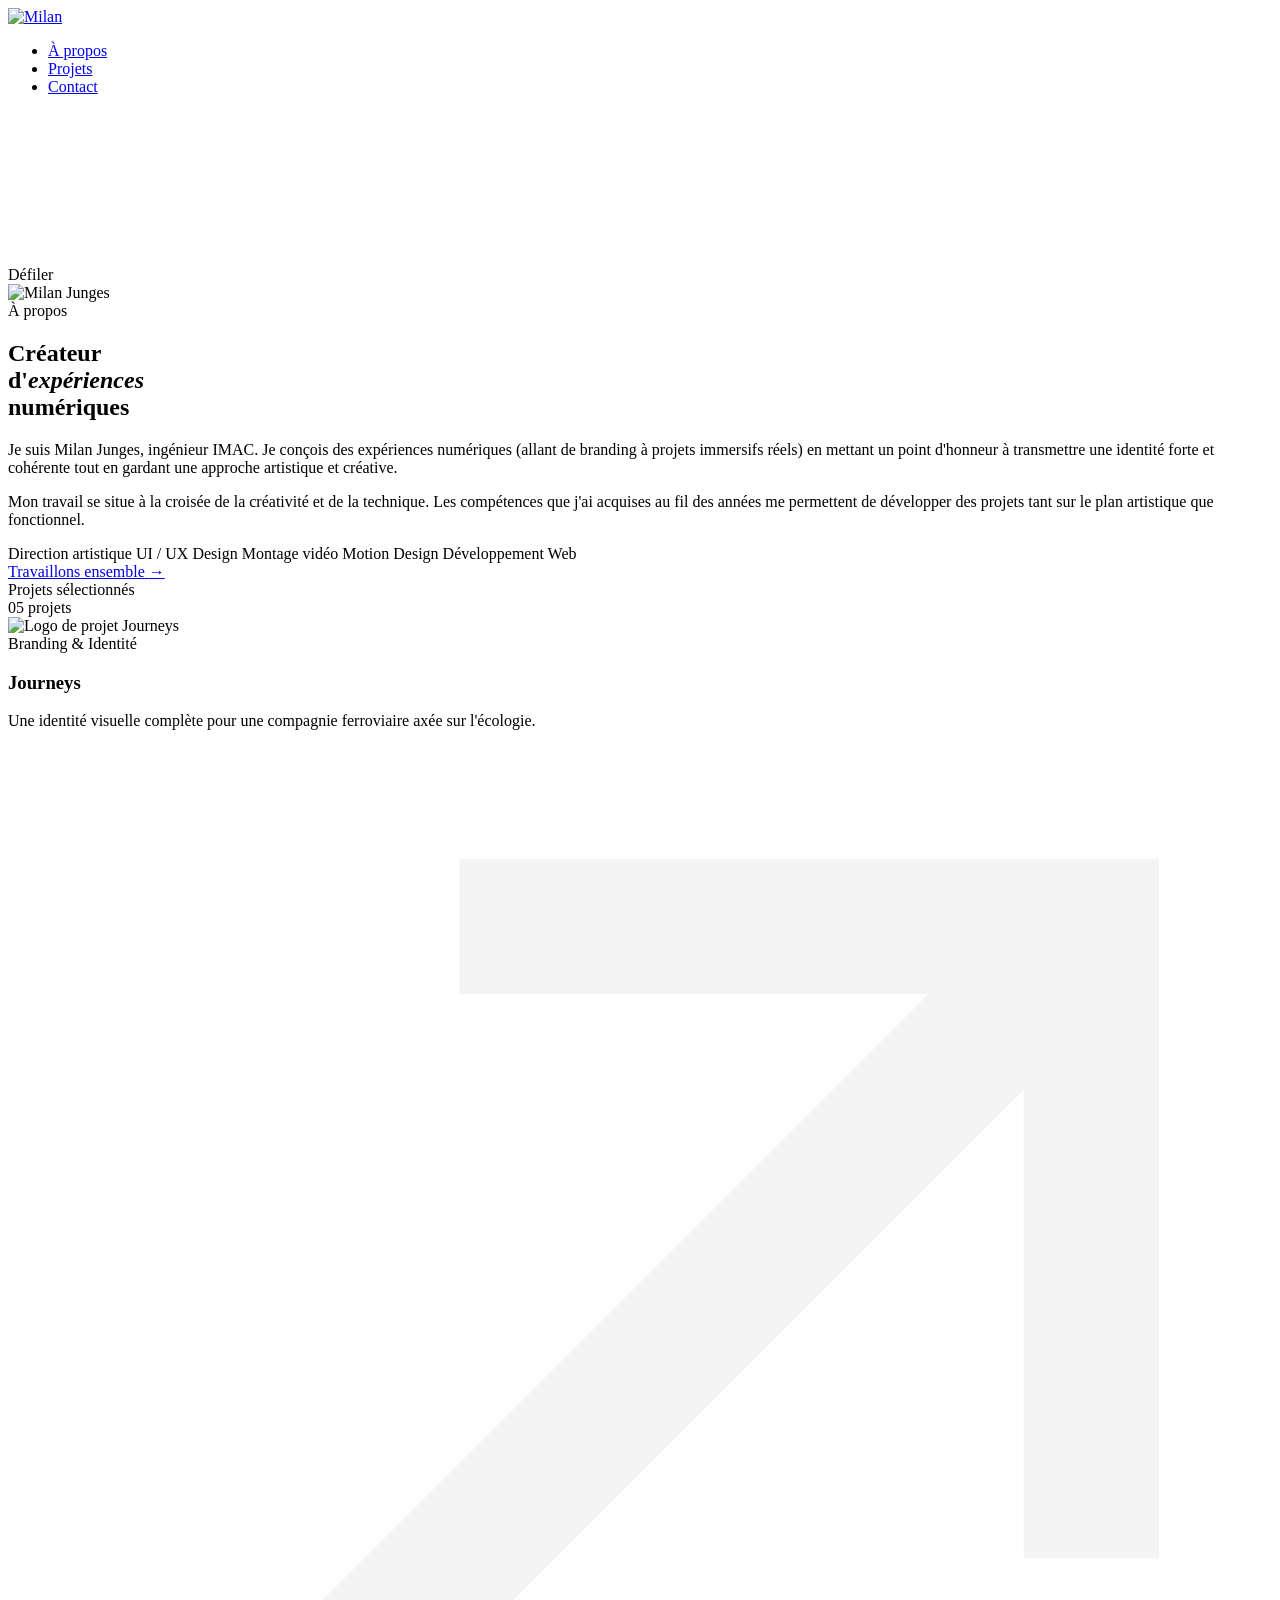
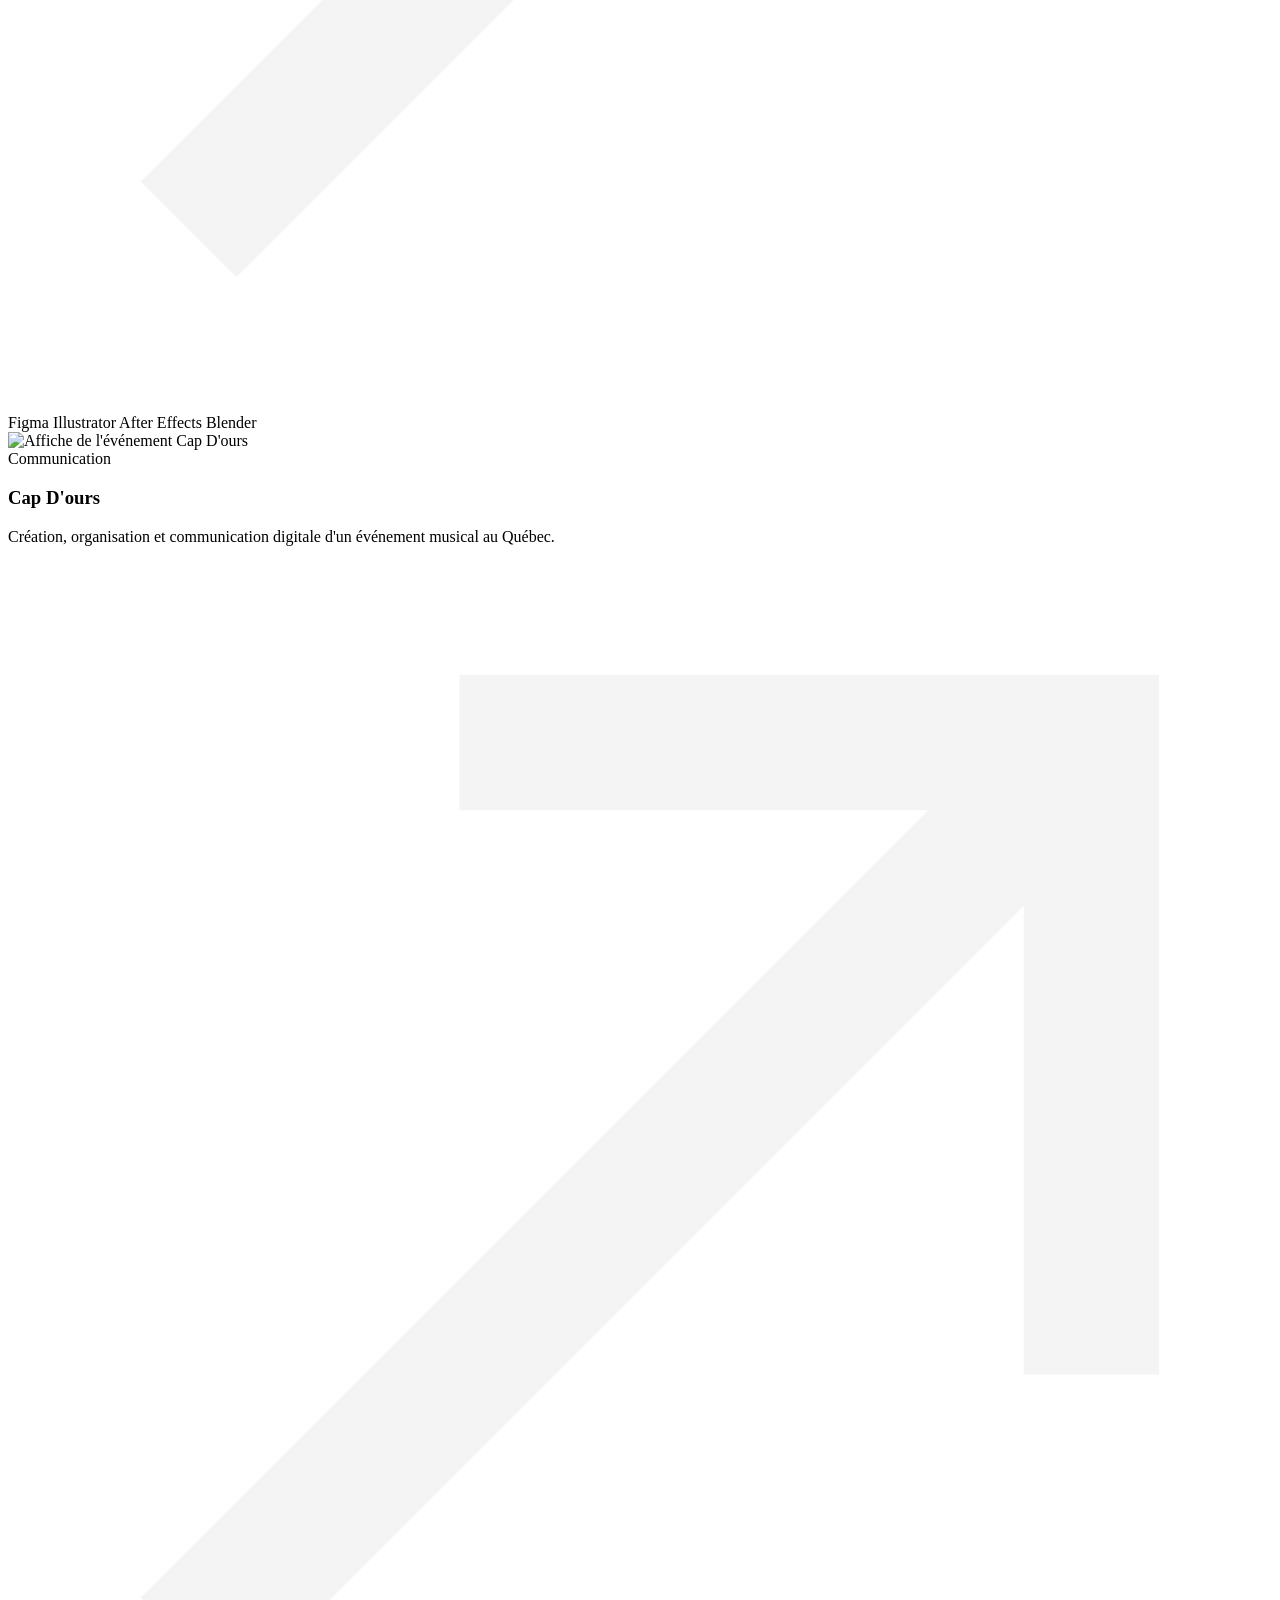
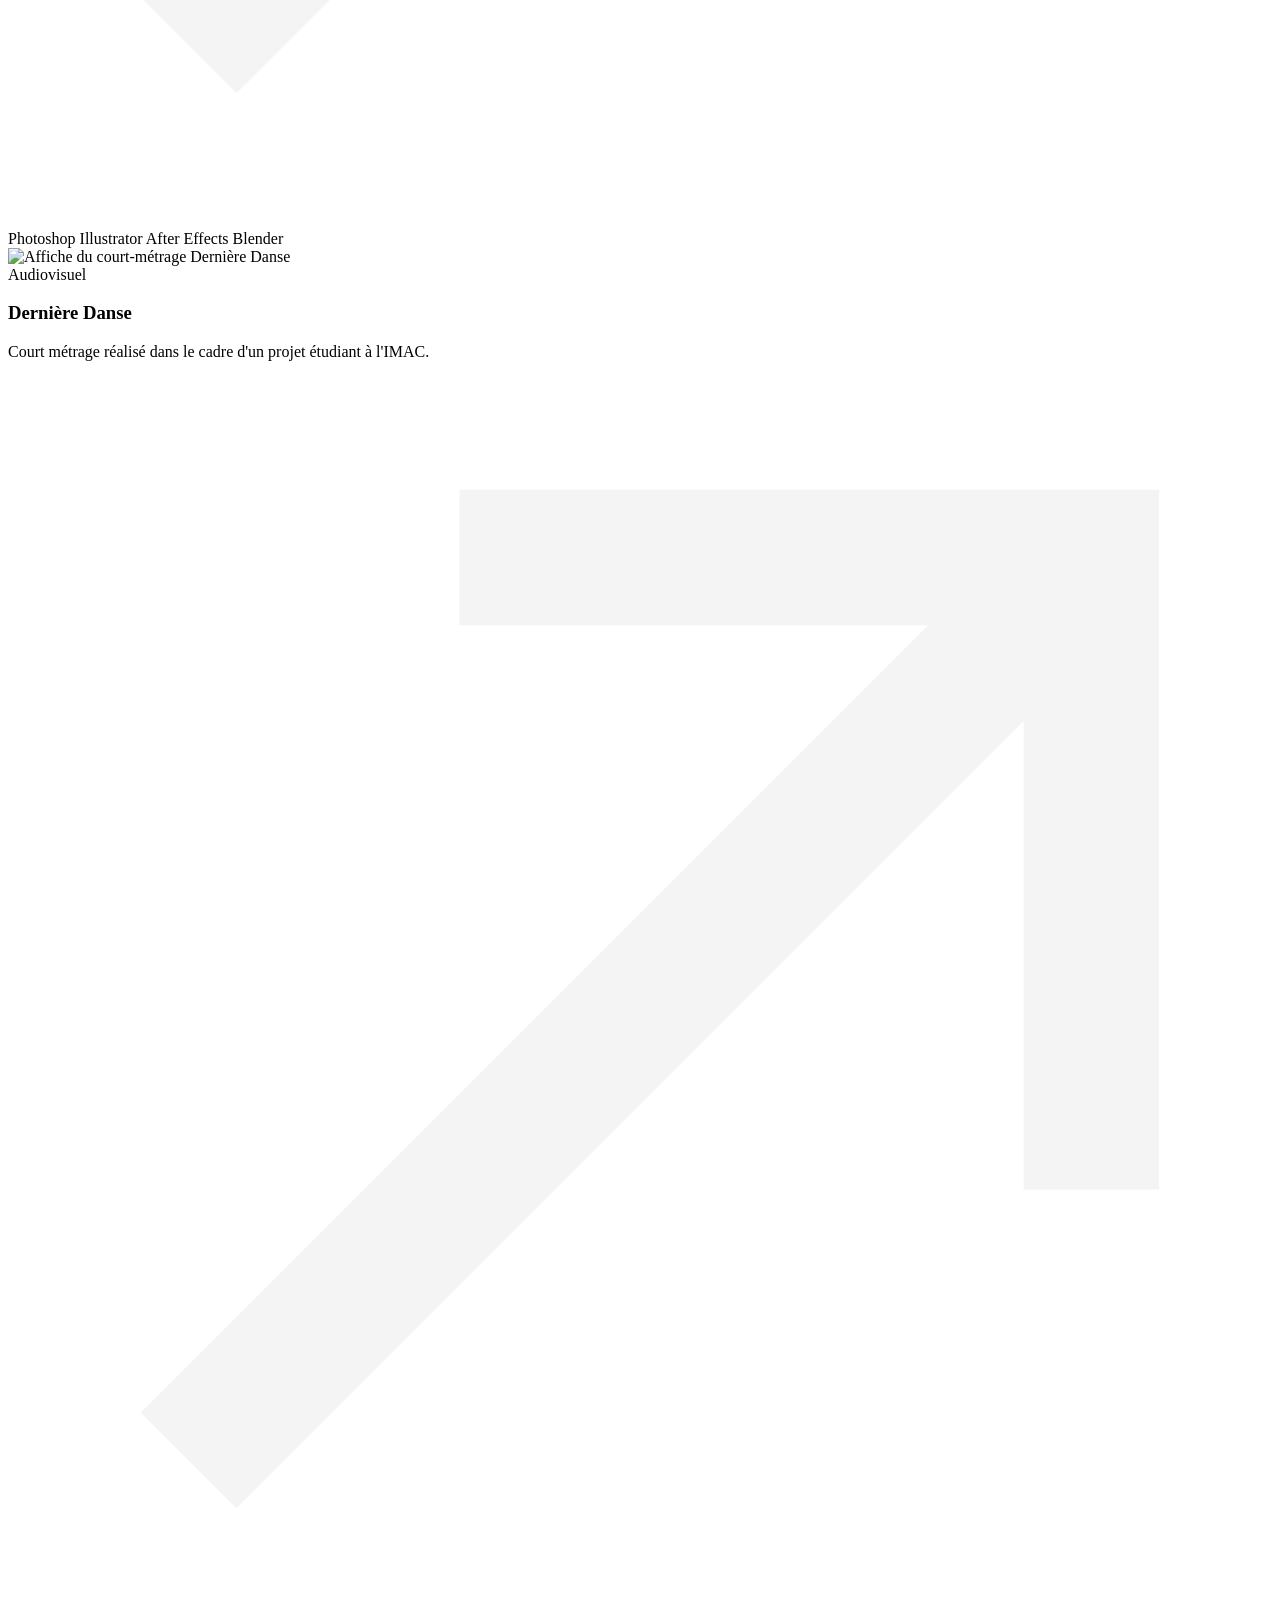
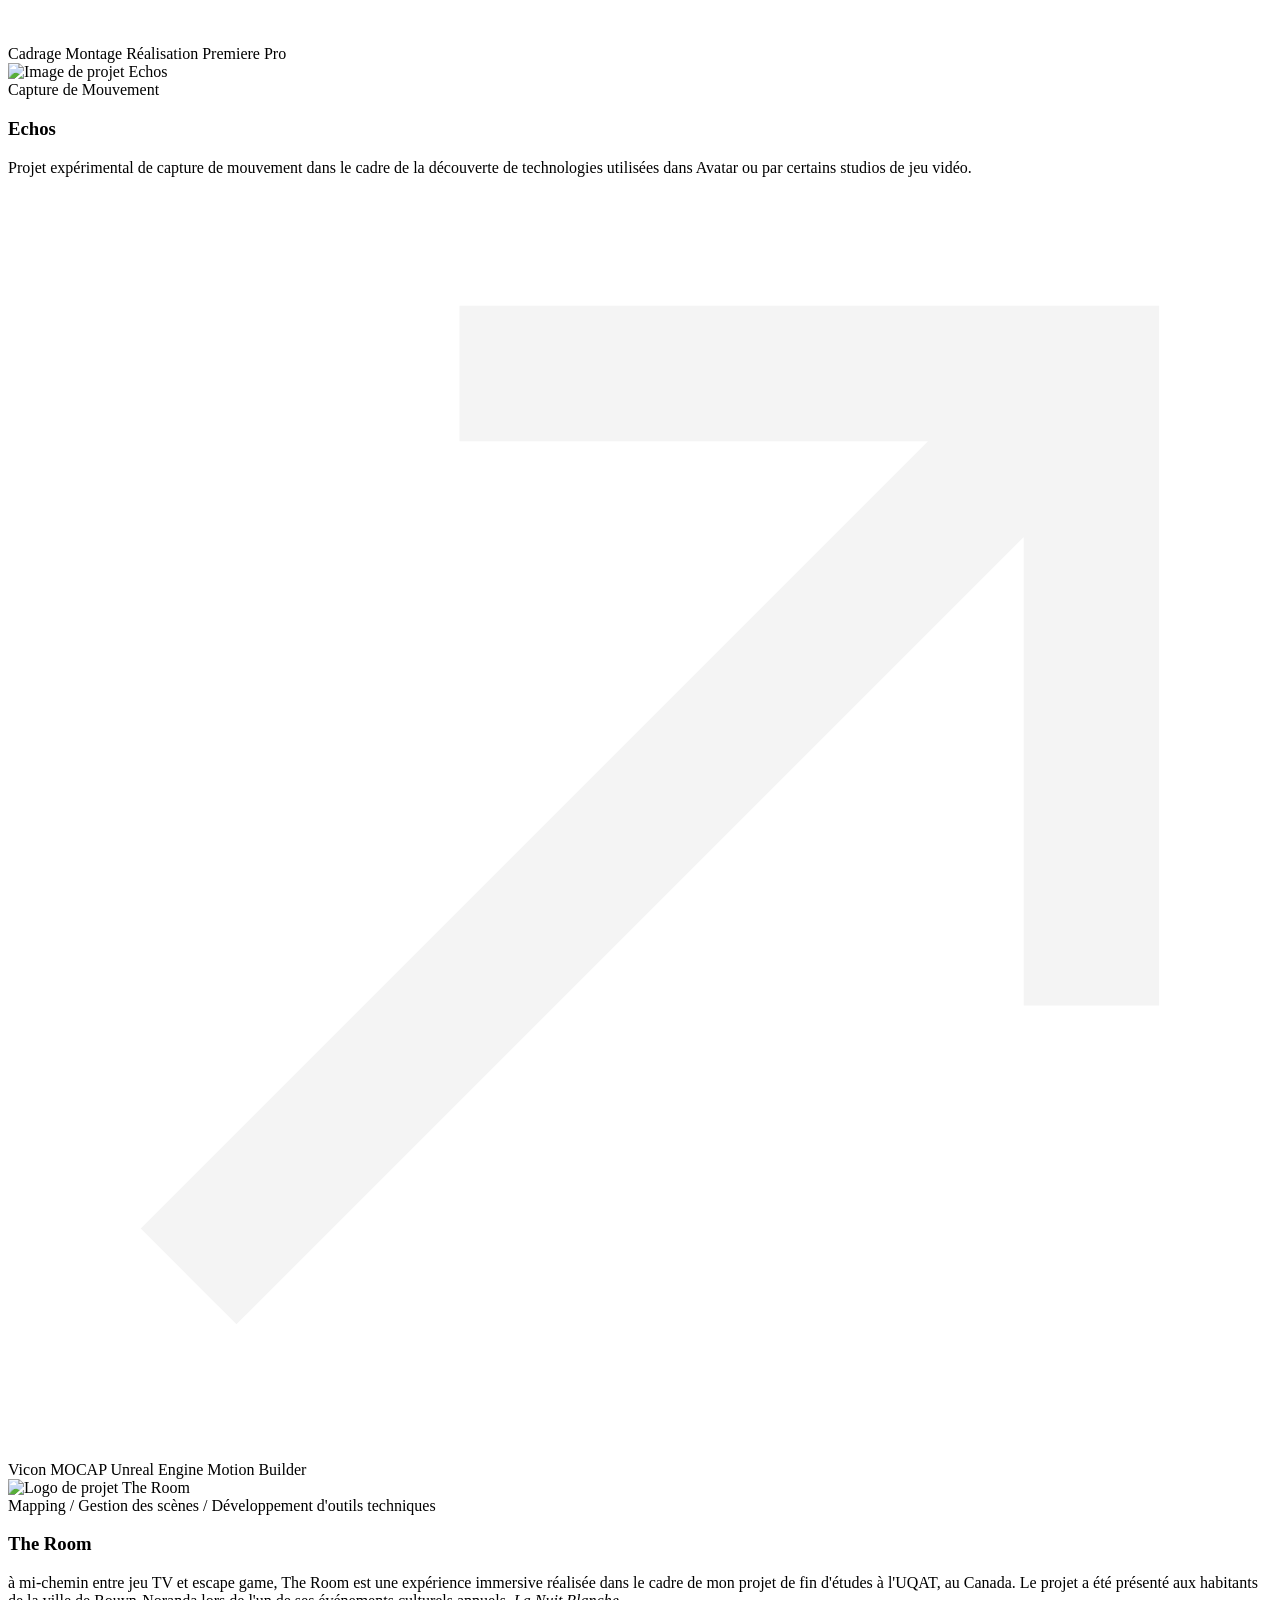
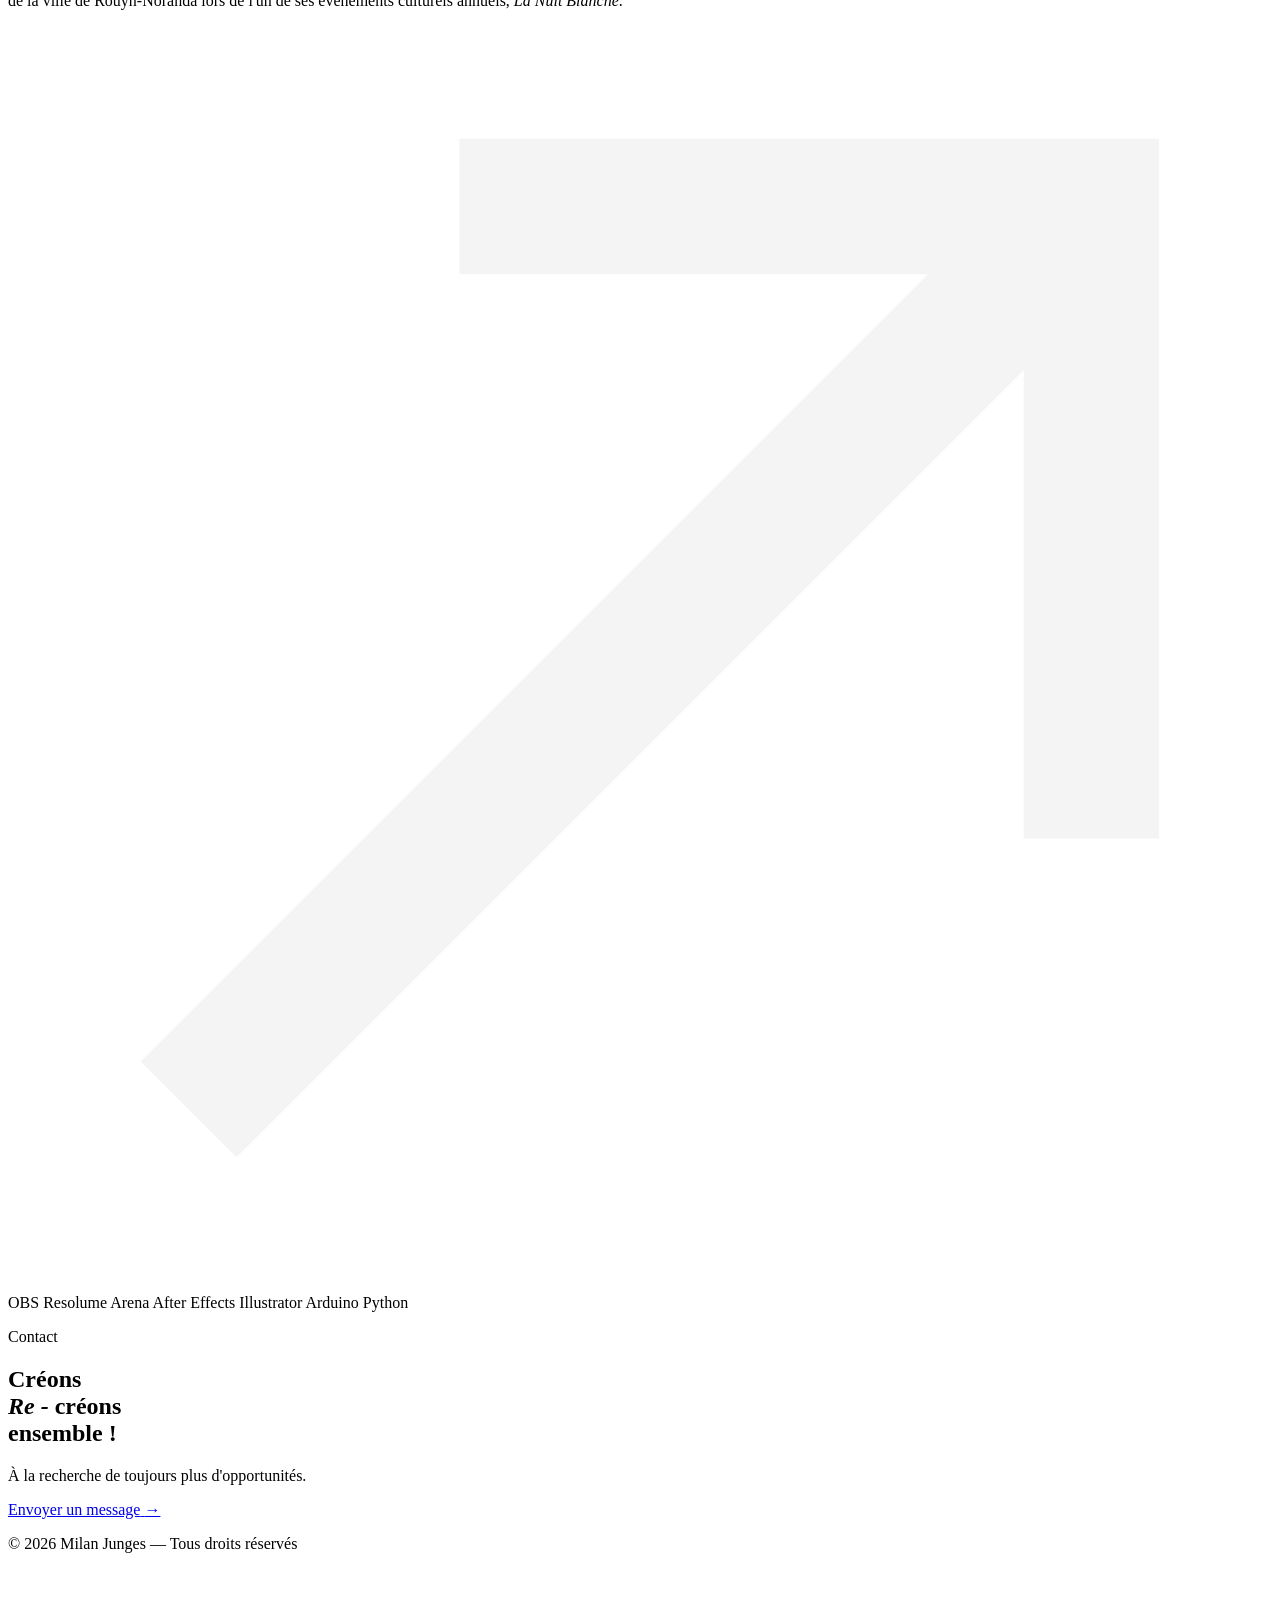
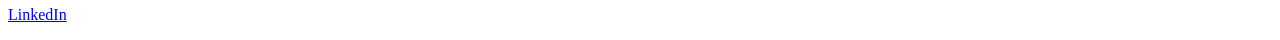
==== index.html @ ce10520c "Change site name" ====
<!doctype html>
<html lang="fr">
  <head>
    <meta charset="UTF-8" />
    <meta name="viewport" content="width=device-width, initial-scale=1.0" />
    <title>Portfolio - Milan Junges</title>
    <link rel="preconnect" href="https://fonts.googleapis.com" />
    <link rel="preconnect" href="https://fonts.gstatic.com" crossorigin />
    <link rel="stylesheet" href="styles.css" />
    <link
      rel="icon"
      href="public/img/Logo/Favicion/purple_on_light.png"
      media="(prefers-color-scheme: dark)"
      type="image/png"
    />
    <link
      rel="icon"
      href="public/img/Logo/Favicion/purple_on_dark.png"
      media="(prefers-color-scheme: light)"
      type="image/png"
    />
    <link
      rel="icon"
      href="public/img/Logo/Favicion/dark_on_light.png"
      type="image/png"
    />
  </head>

  <body>
    <nav id="nav">
      <a href="#" class="nav__name"
        ><img
          src="public/img/Logo/Large/logo-full-light.png"
          alt="Milan"
          width="100px"
      /></a>
      <ul class="nav__links">
        <li><a href="#about">À propos</a></li>
        <li><a href="#projects">Projets</a></li>
        <li><a href="#contact">Contact</a></li>
      </ul>
    </nav>

    <section class="hero" id="hero">
      <div class="hero__pattern"></div>
      <div class="hero__grain"></div>

      <div class="hero__logo-wrap">
        <video class="hero__logo" autoplay muted playsinline>
          <source
            src="public/img/Logo/Logo_w_portfolio_Animé_60.webm"
            type="video/webm"
          />
        </video>
      </div>

      <div class="hero__scroll">
        <span>Défiler</span>
        <div class="scroll-line"></div>
      </div>
    </section>

    <div class="divider"></div>

    <section id="about">
      <div class="about__photo-wrap reveal">
        <img
          class="about__photo"
          src="public/img/Photo/milan.webp"
          alt="Milan Junges"
        />
        <div class="about__photo-frame"></div>
        <div class="about__photo-accent"></div>
      </div>

      <div class="about__content reveal">
        <div class="section-label">À propos</div>

        <h1 class="about__headline">
          Créateur <br />
          d'<em>expériences</em> <br />
          numériques
        </h1>

        <div class="about__bio">
          <p>
            Je suis Milan Junges, ingénieur IMAC. Je conçois des expériences
            numériques (allant de branding à projets immersifs réels) en mettant
            un point d'honneur à transmettre une identité forte et cohérente
            tout en gardant une approche artistique et créative.
          </p>
          <p>
            Mon travail se situe à la croisée de la créativité et de la
            technique. Les compétences que j'ai acquises au fil des années me
            permettent de développer des projets tant sur le plan artistique que
            fonctionnel.
          </p>
        </div>

        <div class="about__tags">
          <span class="tag">Direction artistique</span>
          <span class="tag">UI / UX Design</span>
          <span class="tag">Montage vidéo</span>
          <span class="tag">Motion Design</span>
          <span class="tag">Développement Web</span>
        </div>

        <a href="#contact" class="about__cta">
          <span>Travaillons ensemble</span>
          <span>→</span>
        </a>
      </div>
    </section>

    <div class="divider"></div>

    <section id="projects">
      <div class="projects__header reveal">
        <div>
          <div class="section-label">Projets sélectionnés</div>
          <!-- <h2 class="projects__title">Ce que j'ai créé.</h2> -->
        </div>
        <span class="projects__count">05 projets</span>
      </div>

      <div class="projects__grid">
        <article class="project-card reveal">
          <div class="project-card__visual">
            <img
              src="public/img/Projets/Journeys/cover-portfolio.png"
              alt="Logo de projet Journeys"
              class="cover-project"
            />
            <div class="project-card__glow"></div>
          </div>
          <div class="project-card__body">
            <div class="project-card__meta">
              <div class="project-card__category">Branding & Identité</div>
              <h3 class="project-card__name">Journeys</h3>
              <p class="project-card__desc">
                Une identité visuelle complète pour une compagnie ferroviaire
                axée sur l'écologie.
              </p>
            </div>
            <div class="project-card__arrow">
              <svg
                viewBox="0 0 14 14"
                fill="none"
                stroke="#F4F4F4"
                stroke-width="1.5"
              >
                <path d="M2 12 12 2M5 2h7v7" />
              </svg>
            </div>
          </div>
          <div class="project-card__tags">
            <span class="project-card__tag">Figma</span>
            <span class="project-card__tag">Illustrator</span>
            <span class="project-card__tag">After Effects</span>
            <span class="project-card__tag">Blender</span>
          </div>
        </article>

        <article class="project-card reveal">
          <div class="project-card__visual">
            <img
              src="public/img/Projets/Cap-d-ours/cover-portfolio.jpg"
              alt="Affiche de l'événement Cap D'ours"
              class="cover-project img-top"
            />
            <div class="project-card__glow"></div>
          </div>
          <div class="project-card__body">
            <div class="project-card__meta">
              <div class="project-card__category">Communication</div>
              <h3 class="project-card__name">Cap D'ours</h3>
              <p class="project-card__desc">
                Création, organisation et communication digitale d'un événement
                musical au Québec.
              </p>
            </div>
            <div class="project-card__arrow">
              <svg
                viewBox="0 0 14 14"
                fill="none"
                stroke="#F4F4F4"
                stroke-width="1.5"
              >
                <path d="M2 12 12 2M5 2h7v7" />
              </svg>
            </div>
          </div>
          <div class="project-card__tags">
            <span class="project-card__tag">Photoshop</span>
            <span class="project-card__tag">Illustrator</span>
            <span class="project-card__tag">After Effects</span>
            <span class="project-card__tag">Blender</span>
          </div>
        </article>

        <article class="project-card reveal">
          <div class="project-card__visual">
            <img
              src="public/img/Projets/Dernière-Danse/Photos/cover-portfolio.jpg"
              alt="Affiche du court-métrage Dernière Danse"
              class="cover-project img-top"
            />
            <div class="project-card__glow"></div>
          </div>
          <div class="project-card__body">
            <div class="project-card__meta">
              <div class="project-card__category">Audiovisuel</div>
              <h3 class="project-card__name">Dernière Danse</h3>
              <p class="project-card__desc">
                Court métrage réalisé dans le cadre d'un projet étudiant à
                l'IMAC.
              </p>
            </div>
            <div class="project-card__arrow">
              <svg
                viewBox="0 0 14 14"
                fill="none"
                stroke="#F4F4F4"
                stroke-width="1.5"
              >
                <path d="M2 12 12 2M5 2h7v7" />
              </svg>
            </div>
          </div>
          <div class="project-card__tags">
            <span class="project-card__tag">Cadrage</span>
            <span class="project-card__tag">Montage</span>
            <span class="project-card__tag">Réalisation</span>
            <span class="project-card__tag">Premiere Pro</span>
          </div>
        </article>

        <article class="project-card reveal">
          <div class="project-card__visual">
            <img
              src="public/img/Projets/Echos/cover-portfolio.jpeg"
              alt="Image de projet Echos"
              class="cover-project img-top"
            />
            <div class="project-card__glow"></div>
          </div>
          <div class="project-card__body">
            <div class="project-card__meta">
              <div class="project-card__category">Capture de Mouvement</div>
              <h3 class="project-card__name">Echos</h3>
              <p class="project-card__desc">
                Projet expérimental de capture de mouvement dans le cadre de la
                découverte de technologies utilisées dans Avatar ou par certains
                studios de jeu vidéo.
              </p>
            </div>
            <div class="project-card__arrow">
              <svg
                viewBox="0 0 14 14"
                fill="none"
                stroke="#F4F4F4"
                stroke-width="1.5"
              >
                <path d="M2 12 12 2M5 2h7v7" />
              </svg>
            </div>
          </div>
          <div class="project-card__tags">
            <span class="project-card__tag">Vicon MOCAP</span>
            <span class="project-card__tag">Unreal Engine</span>
            <span class="project-card__tag">Motion Builder</span>
          </div>
        </article>

        <article class="project-card reveal">
          <div class="project-card__visual">
            <img
              src="public/img/Projets/The-Room/Logo-The-Room.png"
              alt="Logo de projet The Room"
              class="cover-project"
            />
            <div class="project-card__glow"></div>
          </div>
          <div class="project-card__body">
            <div class="project-card__meta">
              <div class="project-card__category">
                Mapping / Gestion des scènes / Développement d'outils techniques
              </div>
              <h3 class="project-card__name">The Room</h3>
              <p class="project-card__desc">
                à mi-chemin entre jeu TV et escape game, The Room est une
                expérience immersive réalisée dans le cadre de mon projet de fin
                d'études à l'UQAT, au Canada. Le projet a été présenté aux
                habitants de la ville de Rouyn-Noranda lors de l'un de ses
                événements culturels annuels, <i>La Nuit Blanche</i>.
              </p>
            </div>
            <div class="project-card__arrow">
              <svg
                viewBox="0 0 14 14"
                fill="none"
                stroke="#F4F4F4"
                stroke-width="1.5"
              >
                <path d="M2 12 12 2M5 2h7v7" />
              </svg>
            </div>
          </div>
          <div class="project-card__tags">
            <span class="project-card__tag">OBS</span>
            <span class="project-card__tag">Resolume Arena</span>
            <span class="project-card__tag">After Effects</span>
            <span class="project-card__tag">Illustrator</span>
            <span class="project-card__tag">Arduino</span>
            <span class="project-card__tag">Python</span>
          </div>
        </article>
      </div>
    </section>

    <div class="divider"></div>

    <section id="contact">
      <div class="contact__blob"></div>
      <p class="contact__eyebrow reveal">Contact</p>
      <h2 class="contact__heading reveal">
        Créons<br /><em>Re -</em> créons<br />
        ensemble !
      </h2>
      <p class="contact__sub reveal">
        À la recherche de toujours plus d'opportunités.
      </p>
      <a href="mailto:milan.junges@gmail.com" class="contact__btn reveal">
        <span>Envoyer un message</span>
        <span>→</span>
      </a>
    </section>

    <footer>
      <p>© 2026 Milan Junges — Tous droits réservés</p>
      <div class="footer__socials">
        <!-- <a href="#">Behance</a> -->
        <a
          href="https://www.linkedin.com/in/milan-junges-502a44262/"
          class="footer__socials-link"
        >
          <svg
            height="17px"
            width="17px"
            version="1.1"
            id="Layer_1"
            xmlns="http://www.w3.org/2000/svg"
            xmlns:xlink="http://www.w3.org/1999/xlink"
            viewBox="0 0 382.00 382.00"
            xml:space="preserve"
            fill="#ffffff"
            stroke="#ffffff"
            stroke-width="0.0038200000000000005"
          >
            <g id="SVGRepo_bgCarrier" stroke-width="0"></g>
            <g
              id="SVGRepo_tracerCarrier"
              stroke-linecap="round"
              stroke-linejoin="round"
            ></g>
            <g id="SVGRepo_iconCarrier">
              <path
                d="M347.445,0H34.555C15.471,0,0,15.471,0,34.555v312.889C0,366.529,15.471,382,34.555,382h312.889 C366.529,382,382,366.529,382,347.444V34.555C382,15.471,366.529,0,347.445,0z M118.207,329.844c0,5.554-4.502,10.056-10.056,10.056 H65.345c-5.554,0-10.056-4.502-10.056-10.056V150.403c0-5.554,4.502-10.056,10.056-10.056h42.806 c5.554,0,10.056,4.502,10.056,10.056V329.844z M86.748,123.432c-22.459,0-40.666-18.207-40.666-40.666S64.289,42.1,86.748,42.1 s40.666,18.207,40.666,40.666S109.208,123.432,86.748,123.432z M341.91,330.654c0,5.106-4.14,9.246-9.246,9.246H286.73 c-5.106,0-9.246-4.14-9.246-9.246v-84.168c0-12.556,3.683-55.021-32.813-55.021c-28.309,0-34.051,29.066-35.204,42.11v97.079 c0,5.106-4.139,9.246-9.246,9.246h-44.426c-5.106,0-9.246-4.14-9.246-9.246V149.593c0-5.106,4.14-9.246,9.246-9.246h44.426 c5.106,0,9.246,4.14,9.246,9.246v15.655c10.497-15.753,26.097-27.912,59.312-27.912c73.552,0,73.131,68.716,73.131,106.472 L341.91,330.654L341.91,330.654z"
              ></path>
            </g>
          </svg>

          <p>LinkedIn</p>
        </a>
      </div>
    </footer>

    <script src="script.js" defer></script>
  </body>
</html>
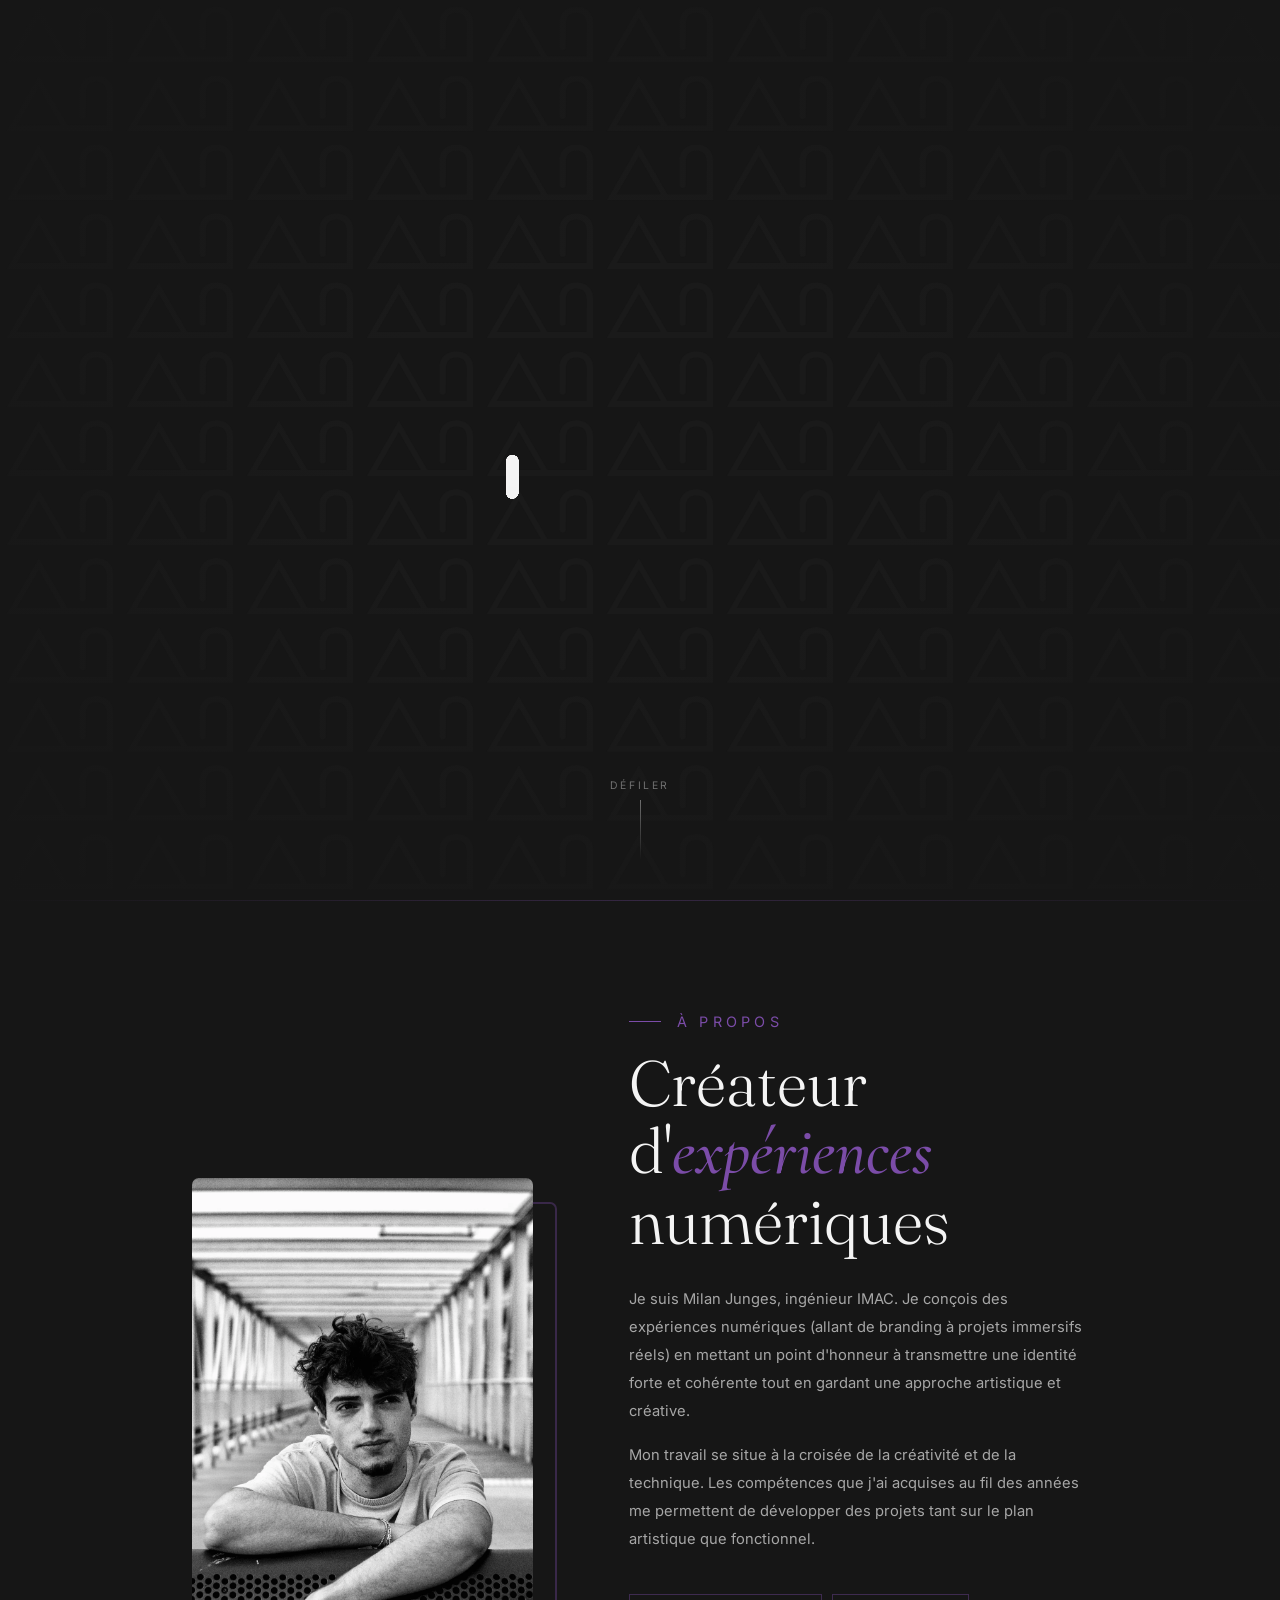
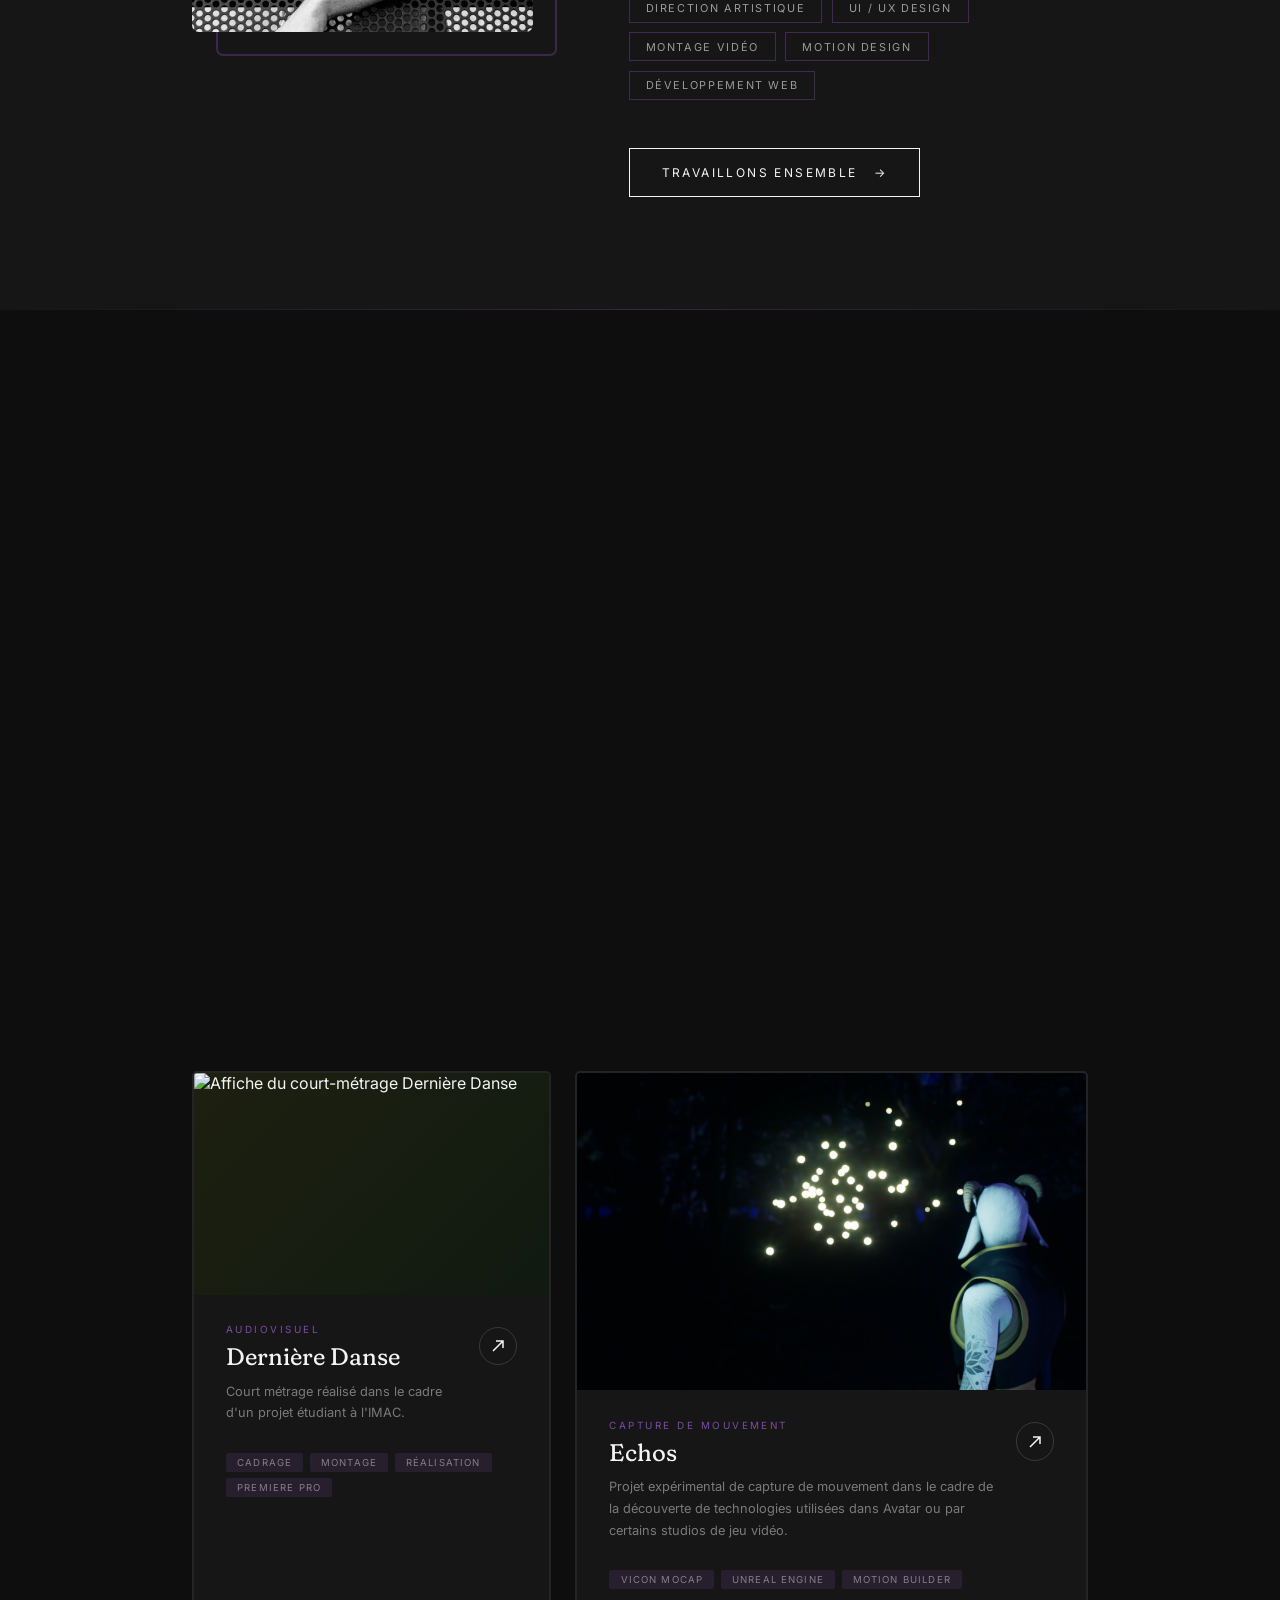
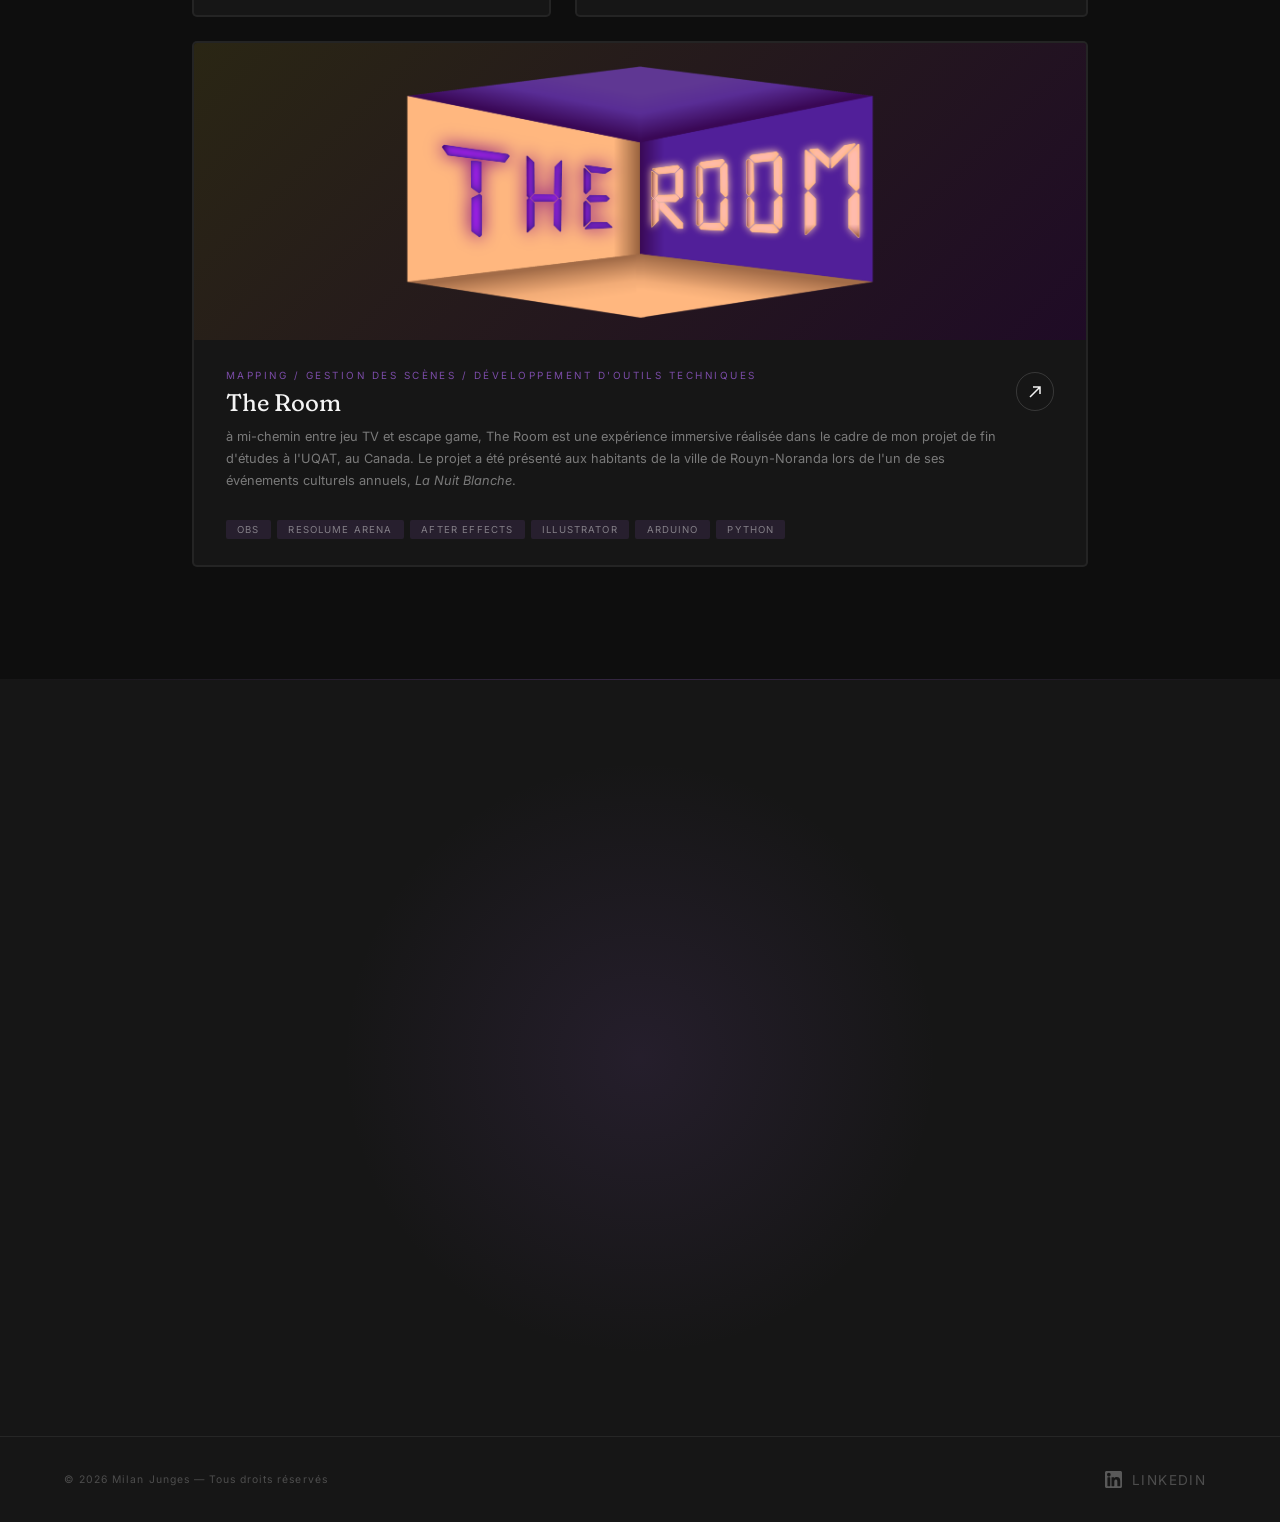
==== commit 946cf8bd: "portfolio recréé" ====
--- a/index.html
+++ b/index.html
@@ -3,7 +3,7 @@
   <head>
     <meta charset="UTF-8" />
     <meta name="viewport" content="width=device-width, initial-scale=1.0" />
-    <title>Portfolio - Milan Junges</title>
+    <title>Portfolio</title>
     <link rel="preconnect" href="https://fonts.googleapis.com" />
     <link rel="preconnect" href="https://fonts.gstatic.com" crossorigin />
     <link rel="stylesheet" href="styles.css" />
--- a/styles.css
+++ b/styles.css
@@ -0,0 +1,855 @@
+@import url("https://fonts.googleapis.com/css2?family=Cormorant+Garamond:ital,wght@0,300;0,400;0,600;1,300;1,400&family=Syne:wght@400;500;600;700;800&display=swap");
+@import url("https://fonts.googleapis.com/css2?family=Inter:ital,opsz,wght@0,14..32,100..900;1,14..32,100..900&display=swap");
+@import url("https://fonts.googleapis.com/css2?family=Fraunces:ital,opsz,wght@0,9..144,100..900;1,9..144,100..900&display=swap");
+
+:root {
+  --noir: #161616;
+  --violet: #7b4ca8;
+  --clair: #f4f4f4;
+  --violet-fade: rgba(123, 76, 168, 0.12);
+  --violet-mid: rgba(123, 76, 168, 0.55);
+}
+
+*,
+*::before,
+*::after {
+  box-sizing: border-box;
+  margin: 0;
+  padding: 0;
+}
+
+html {
+  scroll-behavior: smooth;
+}
+
+body {
+  font-family: "Inter", sans-serif;
+  background: var(--noir);
+  color: var(--clair);
+  overflow-x: hidden;
+}
+
+/* ======== STYLE SECTION ======== */
+section {
+  padding: 7rem 15%;
+  position: relative;
+}
+
+@media (max-width: 768px) {
+  section {
+    padding: 5rem 1.5rem;
+  }
+}
+
+.section-label {
+  font-size: 0.9rem;
+  letter-spacing: 0.3em;
+  text-transform: uppercase;
+  color: var(--violet);
+  margin-bottom: 1.2rem;
+  display: flex;
+  align-items: center;
+  gap: 1rem;
+}
+
+.section-label::before {
+  content: "";
+  display: block;
+  width: 32px;
+  height: 1px;
+  background: var(--violet);
+}
+
+/* ======== HERO ======== */
+.hero {
+  position: relative;
+  width: 100%;
+  height: 100svh;
+  display: flex;
+  align-items: center;
+  justify-content: center;
+  overflow: hidden;
+  background: var(--noir);
+}
+
+.hero__pattern {
+  position: absolute;
+  inset: 0;
+  background-image: url("public/img/Logo/Small/logo-small-light-dark_padding.png");
+  background-size: 120px;
+  opacity: 0.45;
+}
+
+/* Vignette */
+.hero::after {
+  content: "";
+  position: absolute;
+  inset: 0;
+  background: radial-gradient(
+    ellipse at center,
+    transparent 30%,
+    var(--noir) 100%
+  );
+}
+
+.hero__logo-wrap {
+  position: relative;
+  z-index: 1;
+  display: flex;
+  align-items: center;
+  justify-content: center;
+}
+
+.hero__logo {
+  width: min(500px, 72vw);
+}
+
+.hero__scroll {
+  position: absolute;
+  bottom: 2.5rem;
+  left: 0;
+  width: 100%;
+  transform: translateX(-50%);
+  z-index: 2;
+  display: flex;
+  flex-direction: column;
+  align-items: center;
+  gap: 0.5rem;
+  opacity: 0;
+  animation: fadeUp 0.8s ease forwards 1.6s;
+}
+
+.hero__scroll span {
+  font-size: 0.65rem;
+  letter-spacing: 0.25em;
+  text-transform: uppercase;
+  color: rgba(244, 244, 244, 0.4);
+}
+
+.scroll-line {
+  width: 1px;
+  height: 60px;
+  background: linear-gradient(to bottom, rgba(244, 244, 244, 0.4), transparent);
+  animation: scrollPulse 2s ease-in-out infinite;
+}
+
+@keyframes scrollPulse {
+  0%,
+  100% {
+    transform: scaleY(1);
+    opacity: 0.4;
+  }
+
+  50% {
+    transform: scaleY(0.6);
+    opacity: 0.9;
+  }
+}
+
+/* ======== NAV ======== */
+nav {
+  position: fixed;
+  width: 100%;
+  opacity: 0;
+  top: 0;
+  left: 0;
+  right: 0;
+  z-index: 100;
+  padding: 1.3rem 3rem;
+  display: flex;
+  align-items: center;
+  justify-content: space-between;
+  backdrop-filter: blur(0px);
+  transition:
+    backdrop-filter 0.4s,
+    background 0.4s,
+    opacity 0.4s;
+}
+
+nav.scrolled {
+  opacity: 1;
+  backdrop-filter: blur(12px);
+  background: rgba(22, 22, 22, 0.75);
+  border-bottom: 2px solid rgba(123, 76, 168, 0.18);
+}
+
+.nav__links {
+  display: flex;
+  gap: 2.5rem;
+  list-style: none;
+}
+
+.nav__links a {
+  padding-top: 10px;
+  font-size: 0.72rem;
+  letter-spacing: 0.2em;
+  text-transform: uppercase;
+  color: rgba(244, 244, 244, 0.55);
+  text-decoration: none;
+  transition: color 0.25s;
+  position: relative;
+}
+
+.nav__links a::after {
+  content: "";
+  position: absolute;
+  bottom: -4px;
+  left: 0;
+  width: 0;
+  height: 1px;
+  background: var(--violet);
+  transition: width 0.3s;
+}
+
+.nav__links a:hover {
+  color: var(--clair);
+}
+
+.nav__links a:hover::after {
+  width: 100%;
+}
+
+@media (max-width: 900px) {
+  nav {
+    justify-content: center;
+  }
+
+  .nav__name {
+    display: none;
+  }
+
+  .nav__links a {
+    font-size: 0.65rem;
+  }
+}
+
+/* ── À PROPOS ── */
+#about {
+  display: flex;
+  flex-direction: row;
+  gap: 6rem;
+  align-items: center;
+  justify-content: center;
+  background: var(--noir);
+}
+
+@media (max-width: 900px) {
+  #about {
+    flex-direction: column;
+  }
+}
+
+.about__photo-wrap {
+  width: 70%;
+  position: relative;
+}
+
+.about__photo {
+  width: 100%;
+  aspect-ratio: 3/4;
+  object-fit: cover;
+  border-radius: 7px;
+  display: block;
+  position: relative;
+  z-index: 1;
+}
+
+.about__photo-frame {
+  position: absolute;
+  width: 100%;
+  height: 100%;
+  top: 1.5rem;
+  left: 1.5rem;
+  border: 2px solid rgba(123, 76, 168, 0.35);
+  border-radius: 7px;
+  pointer-events: none;
+}
+
+.about__content {
+  display: flex;
+  flex-direction: column;
+}
+
+.about__headline {
+  font-family: "Fraunces", serif;
+  font-size: clamp(2.8rem, 5vw, 4.5rem);
+  font-weight: 300;
+  line-height: 1.05;
+  margin-bottom: 2rem;
+}
+
+.about__headline em {
+  font-family: "Cormorant Garamond", serif;
+  font-weight: 500;
+  font-size: clamp(2.9rem, 5.2vw, 4.6rem);
+  font-style: italic;
+  color: var(--violet);
+}
+
+.about__bio {
+  font-size: 0.92rem;
+  line-height: 1.9;
+  color: rgba(244, 244, 244, 0.65);
+  margin-bottom: 2.5rem;
+  max-width: 520px;
+}
+
+.about__bio p + p {
+  margin-top: 1rem;
+}
+
+.about__tags {
+  display: flex;
+  flex-wrap: wrap;
+  gap: 0.6rem;
+  margin-bottom: 3rem;
+}
+
+.tag {
+  font-size: 0.68rem;
+  letter-spacing: 0.15em;
+  text-transform: uppercase;
+  padding: 0.4rem 1rem;
+  border: 1px solid rgba(123, 76, 168, 0.4);
+  color: rgba(244, 244, 244, 0.6);
+  transition:
+    border-color 0.25s,
+    color 0.25s;
+}
+
+.tag:hover {
+  border-color: var(--violet);
+  color: var(--clair);
+}
+
+.about__cta {
+  display: inline-flex;
+  width: fit-content;
+  align-items: center;
+  gap: 1rem;
+  font-size: 0.75rem;
+  letter-spacing: 0.2em;
+  text-transform: uppercase;
+  color: var(--clair);
+  text-decoration: none;
+  padding: 1rem 2rem;
+  border: 1px solid var(--clair);
+  position: relative;
+  overflow: hidden;
+  transition: color 0.3s;
+}
+
+.about__cta::before {
+  content: "";
+  position: absolute;
+  inset: 0;
+  background: var(--violet);
+  transform: translateX(-101%);
+  transition: transform 0.35s cubic-bezier(0.4, 0, 0.2, 1);
+}
+
+.about__cta:hover::before {
+  transform: translateX(0);
+}
+
+.about__cta span {
+  position: relative;
+  z-index: 1;
+}
+
+@media (max-width: 900px) {
+  .about__content {
+    align-items: center;
+    justify-content: center;
+  }
+
+  #about .section-label::before,
+  br {
+    display: none;
+  }
+
+  #about h1 {
+    text-align: center;
+    margin: 2rem 0;
+    max-width: 600px;
+  }
+
+  .about__tags {
+    justify-content: center;
+  }
+
+  .about__bio {
+    text-align: center;
+  }
+}
+
+/* ── PROJETS ── */
+#projects {
+  background: #0e0e0e;
+}
+
+.projects__header {
+  display: flex;
+  align-items: flex-end;
+  justify-content: space-between;
+  margin-bottom: 4rem;
+}
+
+.projects__title {
+  margin-top: 3rem;
+  font-family: "Fraunces", serif;
+  font-size: clamp(2rem, 3.5vw, 3rem);
+  font-weight: 300;
+  line-height: 1;
+}
+
+.projects__count {
+  font-size: 0.85rem;
+  letter-spacing: 0.2em;
+  text-transform: uppercase;
+  color: rgba(244, 244, 244, 0.3);
+  padding-bottom: 0.3rem;
+}
+
+.projects__grid {
+  display: grid;
+  grid-template-columns: repeat(12, 1fr);
+  gap: 1.5rem;
+}
+
+.project-card {
+  position: relative;
+  overflow: hidden;
+  background: #161616;
+  border: 2px solid rgba(244, 244, 244, 0.06);
+  transition: border-color 0.35s;
+  cursor: pointer;
+  border-radius: 5px;
+}
+
+.project-card:hover {
+  border-color: rgba(123, 76, 168, 0.5);
+}
+
+/* layouts en grille */
+.project-card:nth-child(1) {
+  grid-column: span 7;
+}
+
+.project-card:nth-child(2) {
+  grid-column: span 5;
+}
+
+.project-card:nth-child(3) {
+  grid-column: span 5;
+}
+
+.project-card:nth-child(4) {
+  grid-column: span 7;
+}
+
+.project-card:nth-child(5) {
+  grid-column: span 12;
+}
+
+@media (max-width: 900px) {
+  .project-card {
+    grid-column: span 12 !important;
+  }
+
+  .projects__count {
+    display: none;
+  }
+}
+
+.project-card__visual {
+  width: 100%;
+  aspect-ratio: 16/10;
+  background: linear-gradient(135deg, #1e1030 0%, #0e0e16 100%);
+  position: relative;
+  overflow: hidden;
+}
+
+.project-card__visual .cover-project {
+  width: 100%;
+  height: 100%;
+  margin: auto;
+  object-fit: cover;
+  display: block;
+}
+
+.img-top {
+  object-position: top;
+}
+
+.project-card:nth-child(5) .project-card__visual {
+  aspect-ratio: 21/7;
+}
+
+/* couleurs accents par projet */
+.project-card:nth-child(1) .project-card__visual {
+  background: linear-gradient(135deg, #2a1040, #12101e);
+}
+
+.project-card:nth-child(2) .project-card__visual {
+  background: linear-gradient(135deg, #101828, #1a2040);
+}
+
+.project-card:nth-child(3) .project-card__visual {
+  background: linear-gradient(135deg, #1e2010, #101a10);
+}
+
+.project-card:nth-child(4) .project-card__visual {
+  background: linear-gradient(135deg, #281018, #180e22);
+}
+
+.project-card:nth-child(5) .project-card__visual {
+  background: linear-gradient(135deg, #2a2614, #1f0b26);
+}
+
+.project-card__visual-inner {
+  position: absolute;
+  inset: 0;
+  display: flex;
+  align-items: center;
+  justify-content: center;
+  opacity: 0.35;
+}
+
+/* glow overlay au hover */
+.project-card__glow {
+  position: absolute;
+  inset: 0;
+  background: radial-gradient(
+    circle at 50% 120%,
+    rgba(123, 76, 168, 0.4) 0%,
+    transparent 70%
+  );
+  opacity: 0;
+  transition: opacity 0.5s;
+}
+
+.project-card:hover .project-card__glow {
+  opacity: 1;
+}
+
+/* thumbnail placeholder */
+.thumb-placeholder {
+  font-size: 4rem;
+  opacity: 0.15;
+  font-family: "Fraunces", serif;
+  letter-spacing: -0.05em;
+}
+
+.project-card__body {
+  padding: 1.8rem 2rem;
+  display: flex;
+  align-items: flex-start;
+  justify-content: space-between;
+  gap: 1rem;
+}
+
+.project-card__meta {
+  flex: 1;
+}
+
+.project-card__category {
+  font-size: 0.62rem;
+  letter-spacing: 0.25em;
+  text-transform: uppercase;
+  color: var(--violet);
+  margin-bottom: 0.5rem;
+}
+
+.project-card__name {
+  font-family: "Fraunces", serif;
+  font-size: 1.5rem;
+  font-weight: 400;
+  line-height: 1.15;
+  margin-bottom: 0.6rem;
+  font-variation-settings:
+    "SOFT" 100,
+    "WONK" 0;
+}
+
+.project-card__desc {
+  font-size: 0.8rem;
+  color: rgba(244, 244, 244, 0.45);
+  line-height: 1.7;
+}
+
+.project-card__arrow {
+  width: 2.4rem;
+  height: 2.4rem;
+  flex-shrink: 0;
+  border: 1px solid rgba(244, 244, 244, 0.15);
+  border-radius: 50%;
+  display: flex;
+  align-items: center;
+  justify-content: center;
+  transition:
+    background 0.3s,
+    border-color 0.3s;
+  margin-top: 0.2rem;
+}
+
+.project-card:hover .project-card__arrow {
+  background: var(--violet);
+  border-color: var(--violet);
+}
+
+.project-card__arrow svg {
+  width: 14px;
+}
+
+.project-card__tags {
+  padding: 0 2rem 1.6rem;
+  display: flex;
+  flex-wrap: wrap;
+  gap: 0.4rem;
+}
+
+.project-card__tag {
+  font-size: 0.6rem;
+  letter-spacing: 0.12em;
+  text-transform: uppercase;
+  padding: 0.25rem 0.7rem;
+  background: rgba(123, 76, 168, 0.17);
+  color: rgba(244, 244, 244, 0.45);
+  border-radius: 2px;
+}
+
+/* ======== CONTACT ======== */
+#contact {
+  text-align: center;
+  background: var(--noir);
+  padding: 10rem 6rem;
+  position: relative;
+  overflow: hidden;
+}
+
+.contact__blob {
+  position: absolute;
+  top: 50%;
+  left: 50%;
+  transform: translate(-50%, -50%);
+  width: 600px;
+  height: 600px;
+  background: radial-gradient(
+    circle,
+    rgba(123, 76, 168, 0.15) 0%,
+    transparent 70%
+  );
+  pointer-events: none;
+}
+
+.contact__eyebrow {
+  font-size: 0.85rem;
+  letter-spacing: 0.3em;
+  text-transform: uppercase;
+  color: var(--violet);
+  margin-bottom: 1.5rem;
+}
+
+.contact__heading {
+  font-family: "Fraunces", serif;
+  font-size: clamp(2.5rem, 6vw, 5rem);
+  font-weight: 300;
+  line-height: 0.95;
+  margin-bottom: 2.5rem;
+  position: relative;
+  z-index: 1;
+}
+
+.contact__heading em {
+  font-family: "Cormorant Garamond", serif;
+  font-size: clamp(3rem, 5.5vw, 5rem);
+  font-weight: 500;
+  font-style: italic;
+  color: var(--violet);
+}
+
+.contact__sub {
+  font-size: 0.9rem;
+  color: rgba(244, 244, 244, 0.45);
+  max-width: 420px;
+  margin: 0 auto 3.5rem;
+  line-height: 1.8;
+  position: relative;
+  z-index: 1;
+}
+
+.contact__btn {
+  display: inline-flex;
+  align-items: center;
+  gap: 1rem;
+  font-size: 0.8rem;
+  letter-spacing: 0.2em;
+  text-transform: uppercase;
+  color: var(--noir);
+  text-decoration: none;
+  padding: 1.2rem 2.8rem;
+  background: var(--clair);
+  position: relative;
+  overflow: hidden;
+  transition: color 0.35s;
+  z-index: 1;
+}
+
+.contact__btn::before {
+  content: "";
+  position: absolute;
+  inset: 0;
+  background: var(--violet);
+  transform: translateX(-101%);
+  transition: transform 0.35s cubic-bezier(0.4, 0, 0.2, 1);
+}
+
+.contact__btn:hover::before {
+  transform: translateX(0);
+}
+
+.contact__btn:hover {
+  color: var(--clair);
+}
+
+.contact__btn span {
+  position: relative;
+  z-index: 1;
+}
+
+@media (max-width: 768px) {
+  .contact__btn {
+    font-size: 0.6rem;
+    letter-spacing: 0.1em;
+    padding: 1rem 2rem;
+  }
+}
+
+/* ======== FOOTER ======== */
+footer {
+  padding: 1.5rem 4rem;
+  display: flex;
+  align-items: center;
+  justify-content: space-between;
+  border-top: 1px solid rgba(244, 244, 244, 0.07);
+}
+
+footer p {
+  font-size: 0.65rem;
+  letter-spacing: 0.1em;
+  color: #f4f4f440;
+}
+
+.footer__socials {
+  display: flex;
+  gap: 1.5rem;
+}
+
+.footer__socials-link {
+  display: flex;
+  gap: 10px;
+  align-items: center;
+}
+
+.footer__socials a {
+  text-decoration: none;
+  box-sizing: border-box;
+  padding: 10px;
+}
+
+.footer__socials p {
+  font-size: 0.85rem;
+  text-transform: uppercase;
+  transition: color 0.25s;
+}
+
+.footer__socials path {
+  fill: #f4f4f44d;
+  transition: fill 0.25s;
+}
+
+.footer__socials-link:hover p {
+  color: var(--violet);
+}
+
+.footer__socials-link:hover path {
+  fill: var(--violet);
+}
+
+@media (max-width: 768px) {
+  footer {
+    padding: 1rem 2rem;
+  }
+
+  footer > p {
+    font-size: 0.4rem;
+  }
+
+  .footer__socials p {
+    font-size: 0.6rem;
+  }
+
+  footer svg {
+    height: 15px;
+  }
+
+  .footer__socials-link {
+    gap: 6px;
+    align-items: end;
+  }
+}
+
+/* ======== ANIMATIONS SCROLL ======== */
+@keyframes fadeUp {
+  from {
+    opacity: 0;
+    transform: translateY(24px);
+  }
+
+  to {
+    opacity: 1;
+    transform: translateY(0);
+  }
+}
+
+.reveal {
+  opacity: 0;
+  transform: translateY(32px);
+  transition:
+    opacity 0.7s ease,
+    transform 0.7s ease;
+}
+
+.reveal.visible {
+  opacity: 1;
+  transform: translateY(0);
+}
+
+.reveal:nth-child(2) {
+  transition-delay: 0.1s;
+}
+
+.reveal:nth-child(3) {
+  transition-delay: 0.2s;
+}
+
+.reveal:nth-child(4) {
+  transition-delay: 0.3s;
+}
+
+.reveal:nth-child(5) {
+  transition-delay: 0.4s;
+}
+
+/* ======= LINE SPACER ======= */
+.divider {
+  width: 100%;
+  height: 1px;
+  background: linear-gradient(
+    to right,
+    transparent,
+    rgba(123, 76, 168, 0.3),
+    transparent
+  );
+}
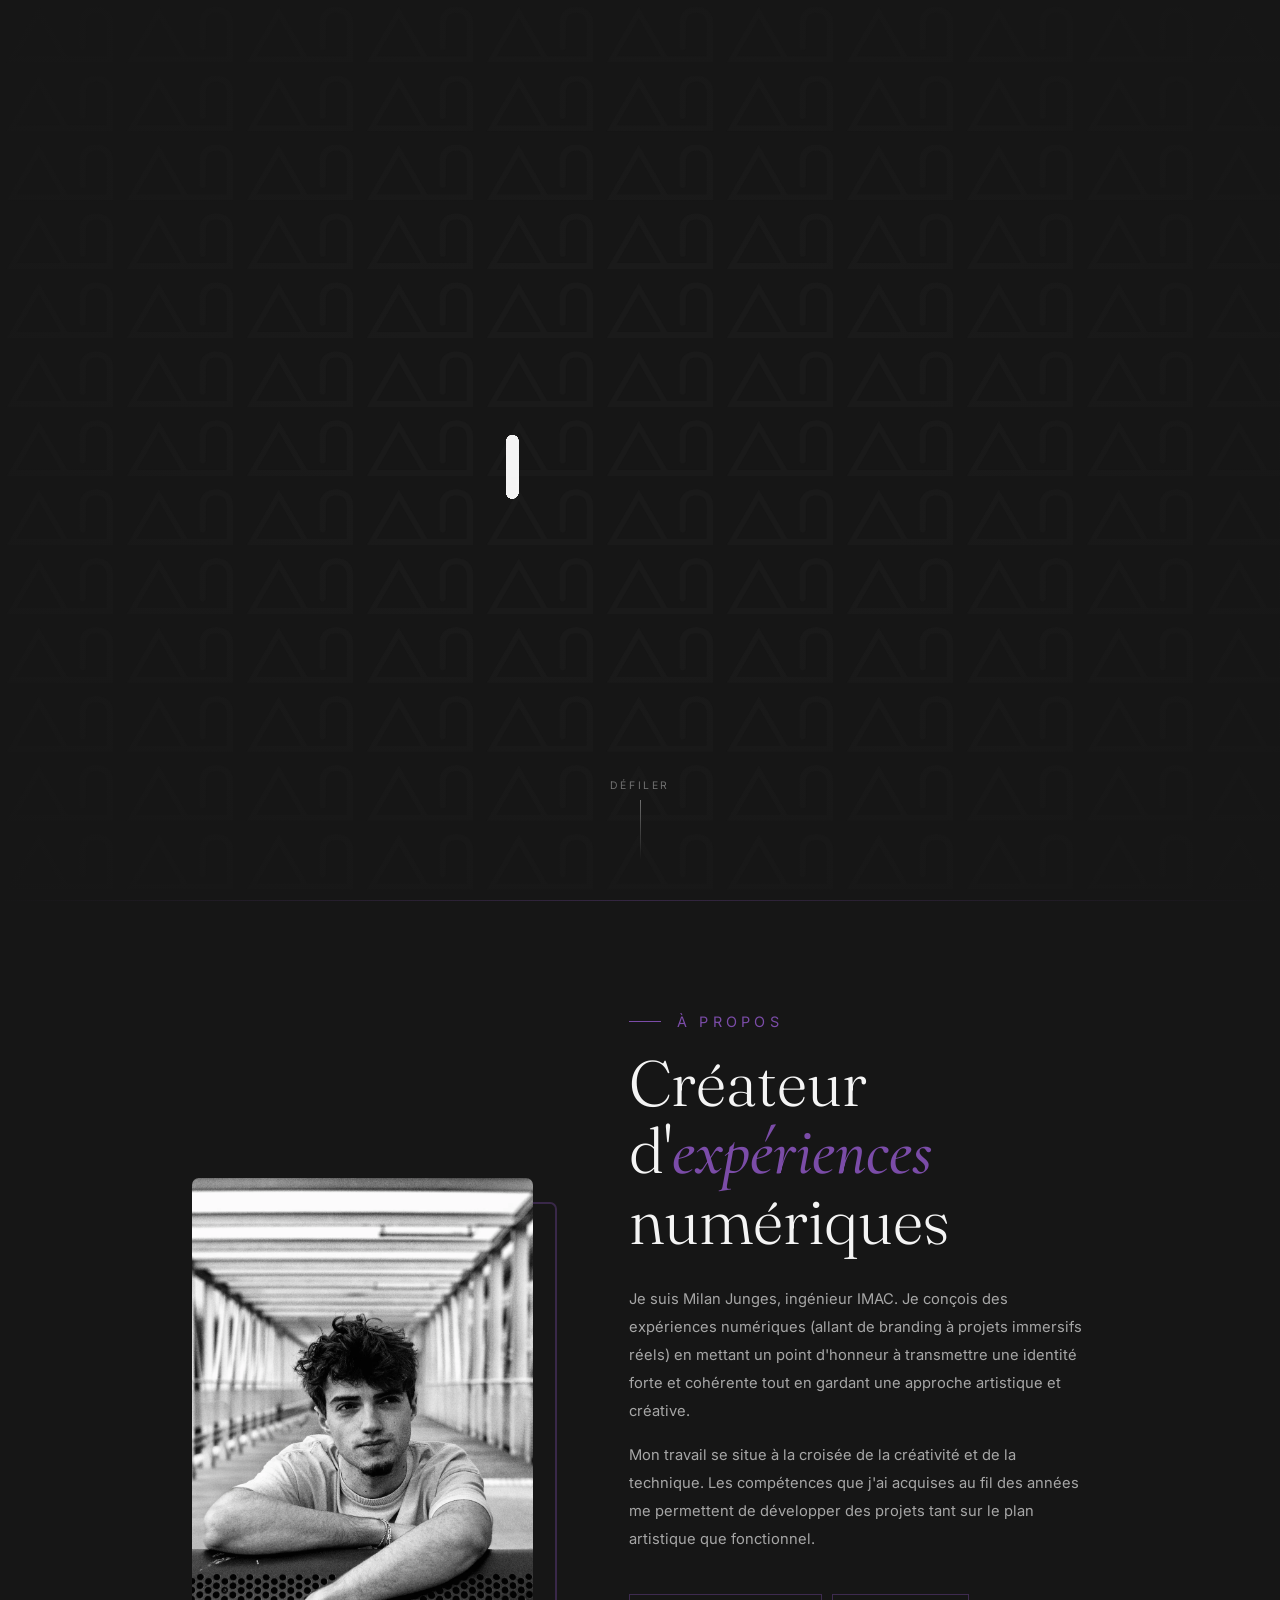
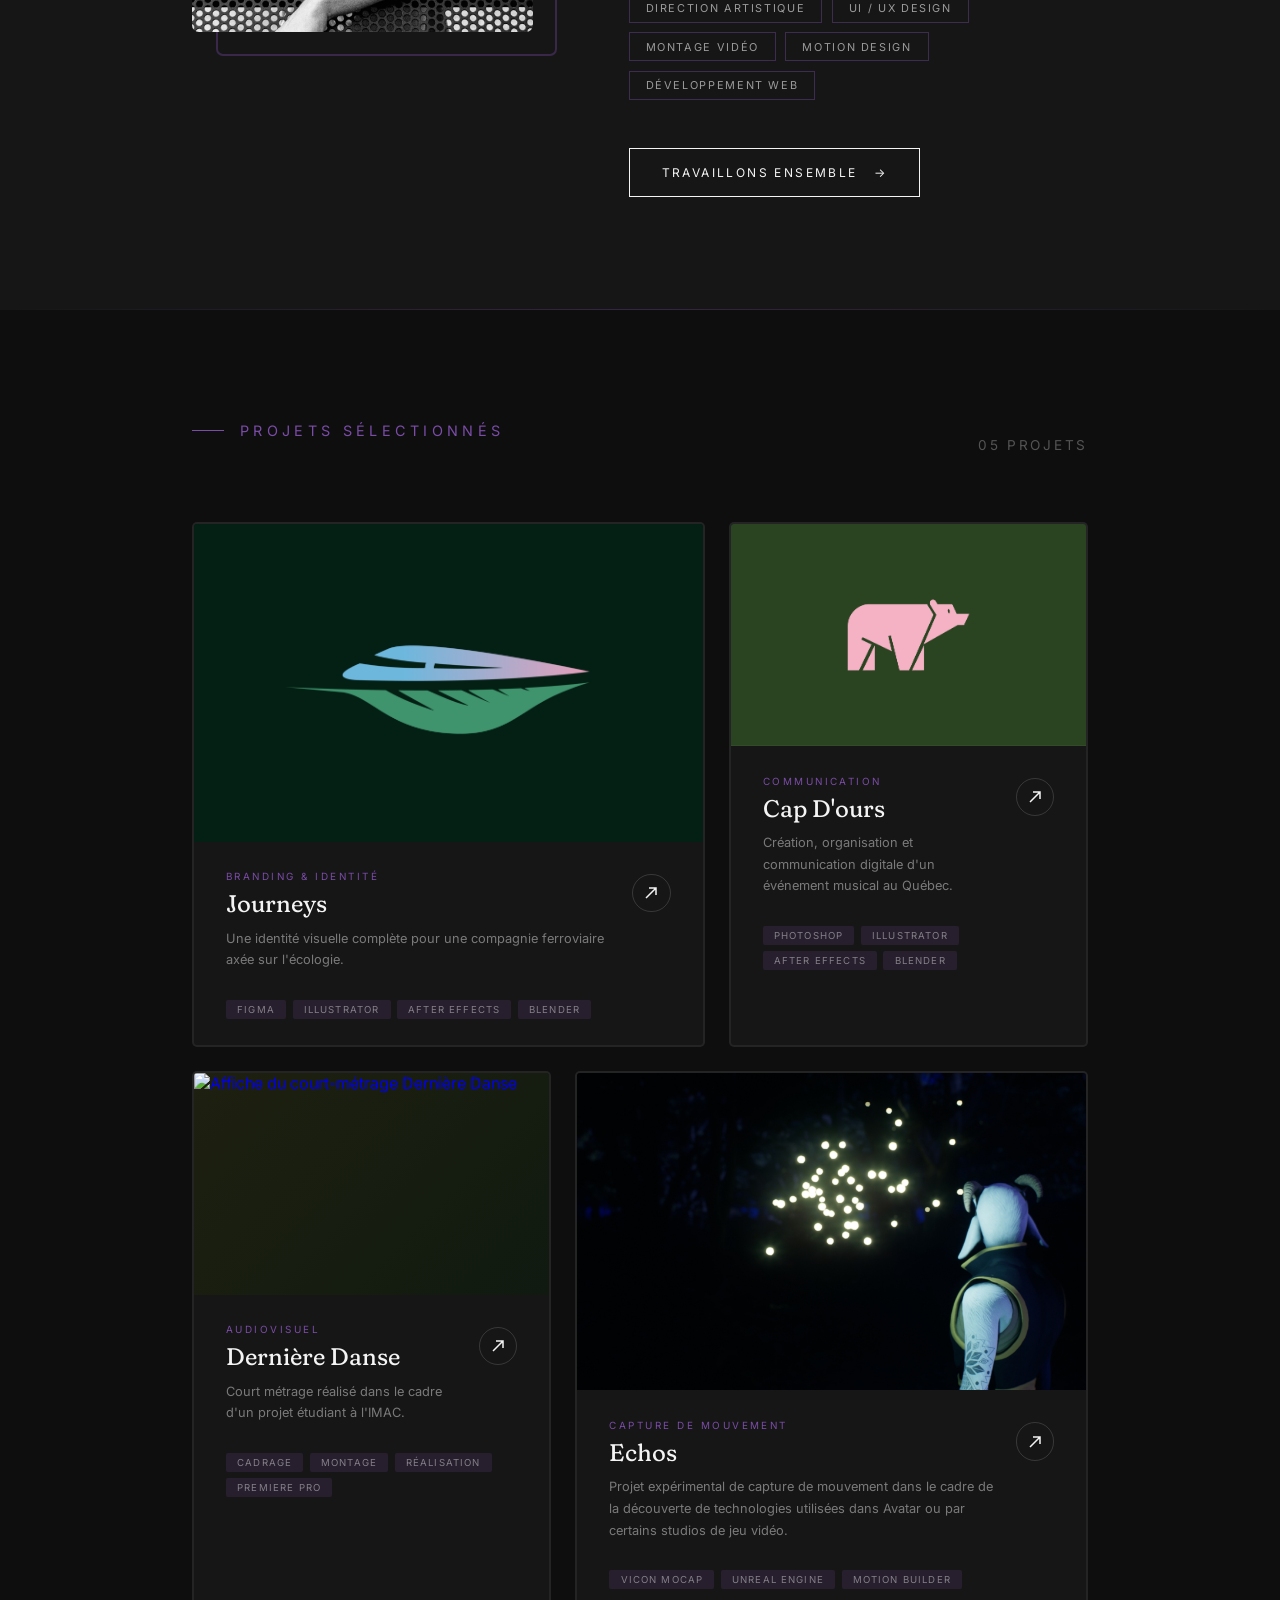
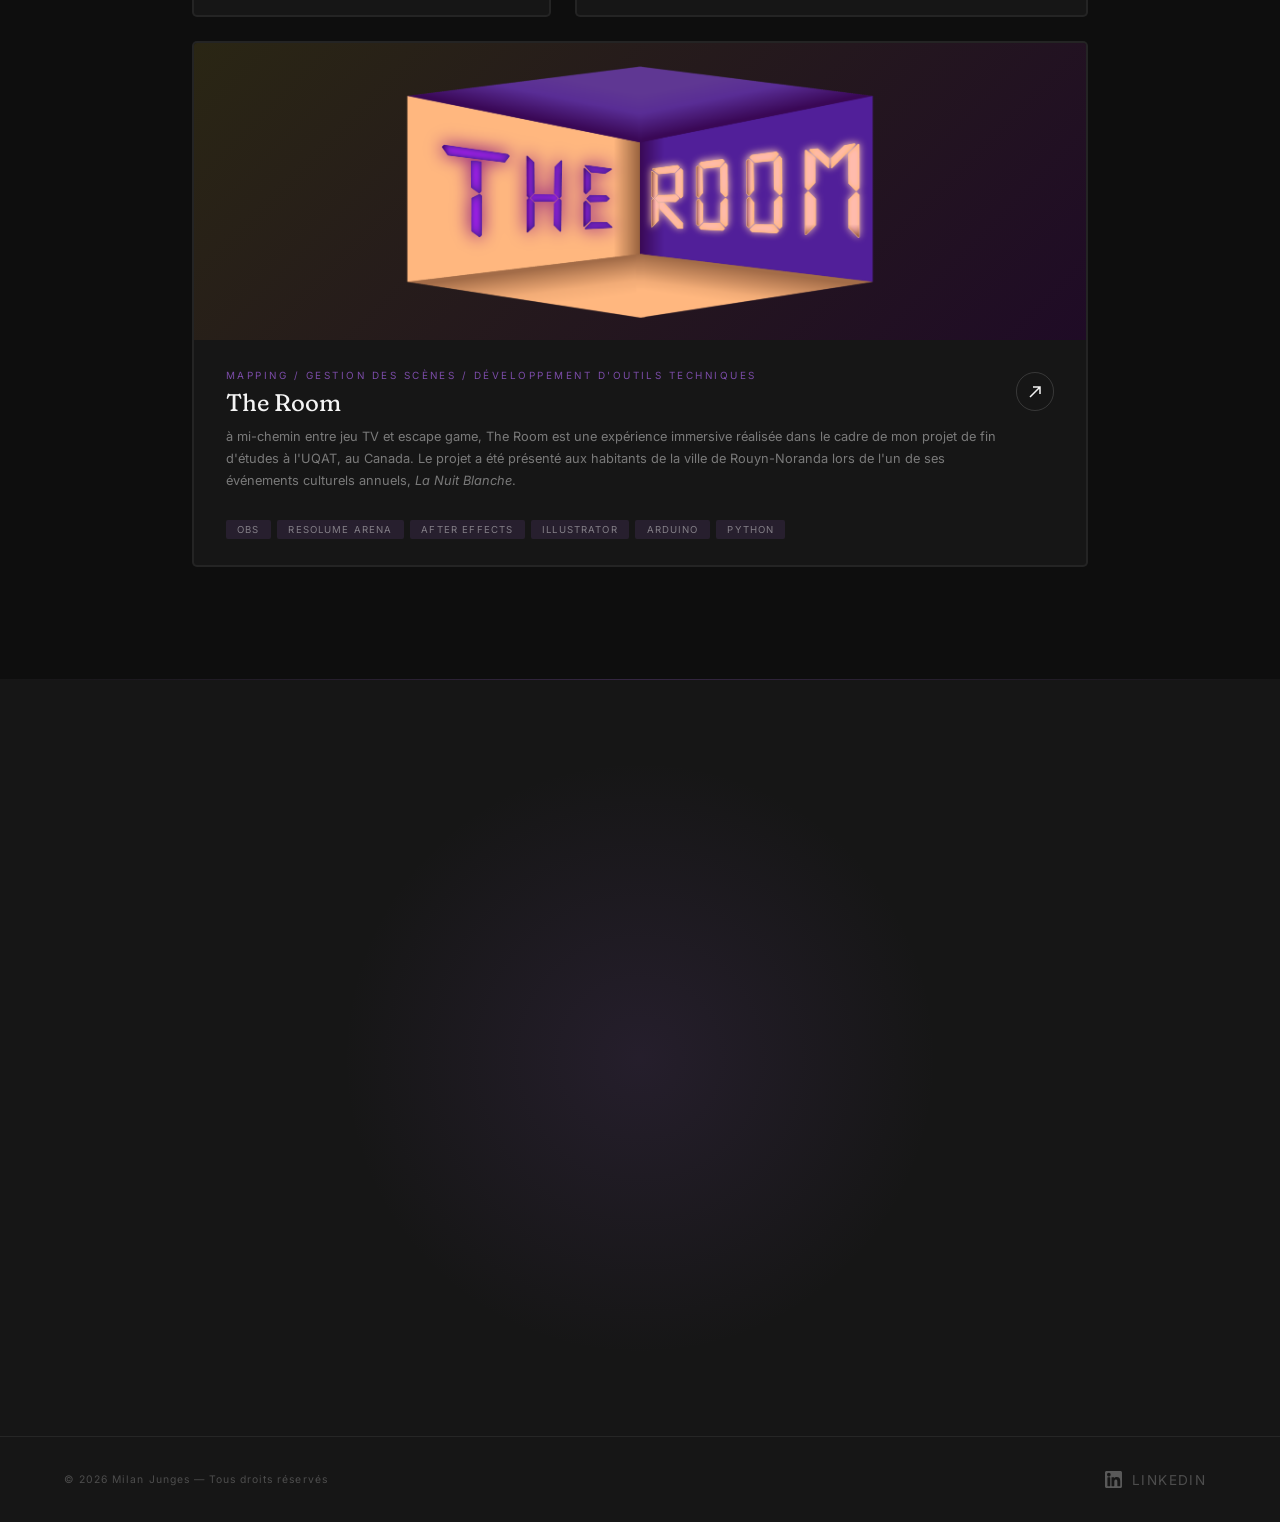
==== commit 38847d54: "ajout des pages et du script projets" ====
--- a/index.html
+++ b/index.html
@@ -3,7 +3,7 @@
   <head>
     <meta charset="UTF-8" />
     <meta name="viewport" content="width=device-width, initial-scale=1.0" />
-    <title>Portfolio</title>
+    <title>Milan Junges - Portfolio</title>
     <link rel="preconnect" href="https://fonts.googleapis.com" />
     <link rel="preconnect" href="https://fonts.gstatic.com" crossorigin />
     <link rel="stylesheet" href="styles.css" />
@@ -124,10 +124,10 @@
       </div>
 
       <div class="projects__grid">
-        <article class="project-card reveal">
-          <div class="project-card__visual">
-            <img
-              src="public/img/Projets/Journeys/cover-portfolio.png"
+        <a class="project-card reveal" href="/project-01.html">
+          <div class="project-card__visual">
+            <img
+              src="public/img/Projets/project-01/cover.png"
               alt="Logo de projet Journeys"
               class="cover-project"
             />
@@ -159,12 +159,12 @@
             <span class="project-card__tag">After Effects</span>
             <span class="project-card__tag">Blender</span>
           </div>
-        </article>
-
-        <article class="project-card reveal">
-          <div class="project-card__visual">
-            <img
-              src="public/img/Projets/Cap-d-ours/cover-portfolio.jpg"
+        </a>
+
+        <a class="project-card reveal" href="/project-02.html">
+          <div class="project-card__visual">
+            <img
+              src="public/img/Projets/project-02/cover.jpg"
               alt="Affiche de l'événement Cap D'ours"
               class="cover-project img-top"
             />
@@ -196,12 +196,12 @@
             <span class="project-card__tag">After Effects</span>
             <span class="project-card__tag">Blender</span>
           </div>
-        </article>
-
-        <article class="project-card reveal">
-          <div class="project-card__visual">
-            <img
-              src="public/img/Projets/Dernière-Danse/Photos/cover-portfolio.jpg"
+        </a>
+
+        <a class="project-card reveal" href="/project-03.html">
+          <div class="project-card__visual">
+            <img
+              src="public/img/Projets/project-03/cover.jpg"
               alt="Affiche du court-métrage Dernière Danse"
               class="cover-project img-top"
             />
@@ -233,12 +233,12 @@
             <span class="project-card__tag">Réalisation</span>
             <span class="project-card__tag">Premiere Pro</span>
           </div>
-        </article>
-
-        <article class="project-card reveal">
-          <div class="project-card__visual">
-            <img
-              src="public/img/Projets/Echos/cover-portfolio.jpeg"
+        </a>
+
+        <a class="project-card reveal" href="/project-04.html">
+          <div class="project-card__visual">
+            <img
+              src="public/img/Projets/project-04/cover.jpeg"
               alt="Image de projet Echos"
               class="cover-project img-top"
             />
@@ -270,12 +270,12 @@
             <span class="project-card__tag">Unreal Engine</span>
             <span class="project-card__tag">Motion Builder</span>
           </div>
-        </article>
-
-        <article class="project-card reveal">
-          <div class="project-card__visual">
-            <img
-              src="public/img/Projets/The-Room/Logo-The-Room.png"
+        </a>
+
+        <a class="project-card reveal" href="/project-05.html">
+          <div class="project-card__visual">
+            <img
+              src="public/img/Projets/project-05/cover.png"
               alt="Logo de projet The Room"
               class="cover-project"
             />
@@ -314,7 +314,7 @@
             <span class="project-card__tag">Arduino</span>
             <span class="project-card__tag">Python</span>
           </div>
-        </article>
+        </a>
       </div>
     </section>
 
--- a/styles.css
+++ b/styles.css
@@ -37,7 +37,7 @@
 
 @media (max-width: 768px) {
   section {
-    padding: 5rem 1.5rem;
+    padding: 5rem 2rem;
   }
 }
 
@@ -420,6 +420,7 @@
 .project-card {
   position: relative;
   overflow: hidden;
+  text-decoration: none;
   background: #161616;
   border: 2px solid rgba(244, 244, 244, 0.06);
   transition: border-color 0.35s;
@@ -564,6 +565,7 @@
 .project-card__name {
   font-family: "Fraunces", serif;
   font-size: 1.5rem;
+  color: var(--clair);
   font-weight: 400;
   line-height: 1.15;
   margin-bottom: 0.6rem;
@@ -853,3 +855,653 @@
     transparent
   );
 }
+
+/* ========================================= PROJECT PAGE ========================================= */
+
+.project-banner {
+  position: relative;
+  width: 100%;
+  height: 85vh;
+  min-height: 520px;
+  overflow: hidden;
+  display: flex;
+  align-items: flex-end;
+}
+
+.project-banner__img {
+  position: absolute;
+  width: 100%;
+  height: 100%;
+  object-fit: cover;
+  object-position: bottom center;
+  background: linear-gradient(135deg, #2a1040 0%, #0e0e1a 60%, #12101e 100%);
+}
+
+.project-banner::before {
+  content: "";
+  position: absolute;
+  inset: 0;
+  background: linear-gradient(
+    to bottom,
+    rgba(22, 22, 22, 0.35) 0%,
+    rgba(22, 22, 22, 0) 35%,
+    rgba(22, 22, 22, 0.75) 70%,
+    var(--noir) 100%
+  );
+  z-index: 1;
+}
+
+.project-banner::after {
+  content: "";
+  position: absolute;
+  bottom: -80px;
+  left: 50%;
+  transform: translateX(-50%);
+  width: 70%;
+  height: 300px;
+  background: radial-gradient(
+    ellipse at center,
+    rgba(123, 76, 168, 0.2) 0%,
+    transparent 70%
+  );
+  z-index: 2;
+}
+
+.project-banner__content {
+  position: relative;
+  z-index: 3;
+  padding: 0 15% 5rem;
+  width: 100%;
+}
+
+.project-banner__category {
+  font-size: 0.75rem;
+  letter-spacing: 0.35em;
+  text-transform: uppercase;
+  color: var(--violet);
+  margin-bottom: 1rem;
+  display: flex;
+  align-items: center;
+  gap: 1rem;
+}
+
+.project-banner__category::before {
+  content: "";
+  display: block;
+  width: 32px;
+  height: 1px;
+  background: var(--violet);
+}
+
+.project-banner__title {
+  font-family: "Fraunces", serif;
+  font-size: clamp(3rem, 7vw, 6.5rem);
+  font-weight: 300;
+  line-height: 0.95;
+  margin-bottom: 1.5rem;
+}
+
+.project-banner__title em {
+  font-family: "Cormorant Garamond", serif;
+  font-style: italic;
+  color: var(--violet);
+  font-size: 1.05em;
+}
+
+.project-banner__meta {
+  display: flex;
+  gap: 3rem;
+  flex-wrap: wrap;
+}
+
+.project-banner__meta-item {
+  display: flex;
+  flex-direction: column;
+  gap: 0.3rem;
+}
+
+.project-banner__meta-label {
+  font-size: 0.6rem;
+  letter-spacing: 0.25em;
+  text-transform: uppercase;
+  color: rgba(244, 244, 244, 0.3);
+}
+
+.project-banner__meta-value {
+  font-size: 0.82rem;
+  color: rgba(244, 244, 244, 0.75);
+  letter-spacing: 0.05em;
+}
+
+@media (max-width: 768px) {
+  .project-banner {
+    height: 50vh;
+    min-height: 350px;
+    overflow: hidden;
+    display: flex;
+    align-items: flex-end;
+  }
+  .project-banner__content {
+    padding: 0 1.5rem 4rem;
+  }
+  .project-banner::before {
+    background: linear-gradient(
+      to bottom,
+      rgba(22, 22, 22, 0.5) 30%,
+      rgba(22, 22, 22, 0.75) 50%,
+      rgba(22, 22, 22, 1) 100%,
+      var(--noir) 100%
+    );
+    backdrop-filter: blur(3px);
+  }
+}
+
+/* ======== TAGS / TECHNOS ======== */
+.tech-tags {
+  display: flex;
+  flex-wrap: wrap;
+  gap: 0.5rem;
+  margin-top: 1.5rem;
+}
+
+.tech-tag {
+  font-size: 0.6rem;
+  letter-spacing: 0.12em;
+  text-transform: uppercase;
+  padding: 0.3rem 0.8rem;
+  background: rgba(123, 76, 168, 0.17);
+  color: rgba(244, 244, 244, 0.5);
+  border-radius: 2px;
+  border: 1px solid rgba(123, 76, 168, 0.25);
+  transition:
+    background 0.25s,
+    color 0.25s;
+}
+
+.tech-tag:hover {
+  background: rgba(123, 76, 168, 0.35);
+  color: var(--clair);
+}
+
+.project-player {
+  margin-top: 2rem;
+  display: grid;
+  gap: 1rem;
+}
+
+.project-player__label {
+  font-size: 0.75rem;
+  letter-spacing: 0.18em;
+  text-transform: uppercase;
+  color: rgba(244, 244, 244, 0.45);
+}
+
+.project-player__embed {
+  position: relative;
+  width: 100%;
+  padding-top: 56.25%;
+  overflow: hidden;
+  border-radius: 8px;
+  border: 1px solid rgba(244, 244, 244, 0.08);
+  background: #000;
+}
+
+.project-player__embed iframe {
+  position: absolute;
+  inset: 0;
+  width: 100%;
+  height: 100%;
+  border: 0;
+}
+
+/* ======== DESCRIPTION GLOBALE ======== */
+#overview {
+  background: #0e0e0e;
+  display: flex;
+  gap: 6rem;
+  align-items: start;
+}
+
+.overview__headline {
+  font-family: "Fraunces", serif;
+  font-size: clamp(2rem, 3.5vw, 3.2rem);
+  font-weight: 300;
+  width: 100%;
+  line-height: 1.1;
+  margin-bottom: 2rem;
+}
+
+.overview__headline em {
+  font-family: "Cormorant Garamond", serif;
+  font-style: italic;
+  color: var(--violet);
+  font-size: 1.08em;
+}
+
+.overview__desc {
+  width: 100%;
+  display: flex;
+  flex-direction: column;
+  gap: 1.2rem;
+  font-size: 0.92rem;
+  line-height: 1.95;
+  color: rgba(244, 244, 244, 0.6);
+}
+
+.overview__desc a {
+  text-decoration: underline;
+  font-family: "Cormorant Garamond", serif;
+  color: var(--violet);
+  font-size: 1.3em;
+  font-weight: bold;
+}
+
+.overview__stats {
+  display: grid;
+  grid-template-columns: 1fr 1fr;
+  gap: 1px;
+  background: rgba(244, 244, 244, 0.06);
+  border: 1px solid rgba(244, 244, 244, 0.06);
+  border-radius: 3px;
+  overflow: hidden;
+  margin-bottom: 2rem;
+}
+
+.stat-cell {
+  padding: 1.8rem 2rem;
+  background: #0e0e0e;
+  display: flex;
+  flex-direction: column;
+  gap: 0.5rem;
+}
+
+.stat-cell__label {
+  font-size: 0.6rem;
+  letter-spacing: 0.25em;
+  text-transform: uppercase;
+  color: rgba(244, 244, 244, 0.3);
+}
+
+.stat-cell__value {
+  font-family: "Fraunces", serif;
+  font-size: 1.6rem;
+  font-weight: 300;
+  color: var(--clair);
+  line-height: 1;
+}
+
+.stat-cell__sub {
+  font-size: 0.72rem;
+  color: rgba(244, 244, 244, 0.4);
+}
+
+@media (max-width: 900px) {
+  #overview {
+    flex-direction: column;
+    gap: 3rem;
+  }
+  .stat-cell__value {
+    font-family: "Fraunces", serif;
+    font-size: 1.3rem;
+    font-weight: 300;
+    color: var(--clair);
+    line-height: 1;
+  }
+}
+
+@media (max-width: 450px) {
+  #overview {
+    flex-direction: column;
+    gap: 3rem;
+  }
+  .stat-cell__value {
+    font-family: "Fraunces", serif;
+    font-size: 1rem;
+    font-weight: 300;
+    color: var(--clair);
+    line-height: 1;
+  }
+}
+
+/* ======== BENTO GALLERY ======== */
+#gallery {
+  background: var(--noir);
+  display: flex;
+  flex-direction: column;
+  align-items: start;
+  gap: 1rem;
+}
+
+.bento {
+  display: grid;
+  grid-template-columns: repeat(4, minmax(0, 1fr));
+  grid-template-rows: repeat(4, 30%, auto);
+  grid-auto-rows: 30%, auto;
+  grid-auto-flow: dense;
+  gap: 1rem;
+}
+
+@media (max-width: 900px) {
+  .bento {
+    grid-template-columns: repeat(2, minmax(0, 1fr));
+    grid-template-rows: none;
+    padding: 2rem 4rem;
+  }
+
+  .bento__item--landscape,
+  .bento__item--portrait {
+    grid-column: auto;
+    grid-row: auto;
+  }
+}
+
+@media (max-width: 600px) {
+  .bento {
+    padding: 1.2rem 1rem;
+  }
+}
+
+.bento__item {
+  position: relative;
+  overflow: hidden;
+  border-radius: 4px;
+  background: linear-gradient(135deg, #1e1030, #0e0e16);
+  border: 1px solid rgba(244, 244, 244, 0.05);
+  cursor: pointer;
+  display: flex;
+  align-items: center;
+  justify-content: center;
+}
+
+.bento__item img {
+  width: 100%;
+  height: 100%;
+  object-fit: cover;
+  display: block;
+  transition: transform 0.25s cubic-bezier(0.4, 0, 0.2, 1);
+}
+
+.bento__item:hover img {
+  transform: scale(1.04);
+}
+
+.bento__item--landscape {
+  grid-column: span 2;
+  grid-row: span 1;
+}
+
+.bento__item--portrait {
+  grid-column: span 1;
+  grid-row: span 2;
+}
+
+.bento__item__overlay {
+  position: absolute;
+  inset: 0;
+  background: linear-gradient(
+    to top,
+    rgba(22, 22, 22, 0.6) 0%,
+    transparent 50%
+  );
+  opacity: 0;
+  transition: opacity 0.35s;
+}
+
+.bento__item:hover .bento__item__overlay {
+  opacity: 1;
+}
+
+.bento__caption {
+  position: absolute;
+  bottom: 1rem;
+  left: 1.2rem;
+  font-size: 0.65rem;
+  letter-spacing: 0.15em;
+  text-transform: uppercase;
+  color: rgba(244, 244, 244, 0.7);
+  opacity: 0;
+  transform: translateY(6px);
+  transition:
+    opacity 0.3s,
+    transform 0.3s;
+}
+
+.bento__item:hover .bento__caption {
+  opacity: 1;
+  transform: translateY(0);
+}
+
+.lightbox {
+  position: fixed;
+  inset: 0;
+  background: rgba(22, 22, 22, 1);
+  z-index: 999;
+  display: flex;
+  align-items: center;
+  justify-content: center;
+  opacity: 0;
+  pointer-events: none;
+  transition: opacity 0.35s;
+}
+
+.lightbox.open {
+  opacity: 1;
+  pointer-events: all;
+}
+
+.lightbox__img {
+  max-width: 90vw;
+  max-height: 88vh;
+  object-fit: contain;
+  border-radius: 4px;
+  box-shadow: 0 30px 80px rgba(0, 0, 0, 0.8);
+  transform: scale(0.95);
+  transition: transform 0.35s;
+}
+
+.lightbox.open .lightbox__img {
+  transform: scale(1);
+}
+
+.lightbox__close {
+  position: absolute;
+  top: 2rem;
+  right: 2.5rem;
+  background: none;
+  border: none;
+  color: rgba(244, 244, 244, 0.5);
+  font-size: 1.8rem;
+  cursor: pointer;
+  transition: color 0.25s;
+  line-height: 1;
+}
+
+.lightbox__close:hover {
+  color: var(--clair);
+}
+
+/* ======== DETAIL BLOCKS ======== */
+#details {
+  background: #0e0e0e;
+}
+
+.details__grid {
+  display: grid;
+  grid-template-columns: repeat(3, 1fr);
+  gap: 1.5rem;
+  margin-top: 3.5rem;
+}
+
+@media (max-width: 1024px) {
+  .details__grid {
+    grid-template-columns: 1fr 1fr;
+  }
+}
+
+@media (max-width: 640px) {
+  .details__grid {
+    grid-template-columns: 1fr;
+  }
+}
+
+.detail-card {
+  background: #161616;
+  border: 1px solid rgba(244, 244, 244, 0.06);
+  border-radius: 5px;
+  padding: 2.2rem 2rem;
+  position: relative;
+  overflow: hidden;
+  transition: border-color 0.35s;
+}
+
+.detail-card:hover {
+  border-color: rgba(123, 76, 168, 0.4);
+}
+
+.detail-card::before {
+  content: "";
+  position: absolute;
+  top: 0;
+  left: 2rem;
+  right: 2rem;
+  height: 1px;
+  background: linear-gradient(to right, var(--violet), transparent);
+  opacity: 0;
+  transition: opacity 0.35s;
+}
+
+.detail-card:hover::before {
+  opacity: 1;
+}
+
+.detail-card__number {
+  font-family: "Cormorant Garamond", serif;
+  font-size: 3.5rem;
+  font-weight: 300;
+  font-style: italic;
+  color: rgba(123, 76, 168, 0.2);
+  line-height: 1;
+  margin-bottom: 1.2rem;
+  transition: color 0.35s;
+}
+
+.detail-card:hover .detail-card__number {
+  color: rgba(123, 76, 168, 0.45);
+}
+
+.detail-card__title {
+  font-family: "Fraunces", serif;
+  font-size: 1.15rem;
+  font-weight: 400;
+  margin-bottom: 1rem;
+  color: var(--clair);
+}
+
+.detail-card__text {
+  font-size: 0.82rem;
+  line-height: 1.85;
+  color: rgba(244, 244, 244, 0.5);
+}
+
+.detail-card__tags {
+  margin-top: 1.5rem;
+  display: flex;
+  flex-wrap: wrap;
+  gap: 0.4rem;
+}
+
+/* ======== RÉSULTATS / OUTRO ======== */
+#results {
+  background: var(--noir);
+  display: grid;
+  grid-template-columns: 1fr 2fr;
+  gap: 6rem;
+  align-items: center;
+}
+
+@media (max-width: 900px) {
+  #results {
+    grid-template-columns: 1fr;
+    gap: 3rem;
+  }
+}
+
+.results__label {
+  color: var(--violet);
+}
+
+.results__title {
+  font-family: "Fraunces", serif;
+  font-size: clamp(2.2rem, 4vw, 3.5rem);
+  font-weight: 300;
+  line-height: 1.05;
+  margin-top: 1rem;
+}
+
+.results__title em {
+  font-family: "Cormorant Garamond", serif;
+  font-style: italic;
+  color: var(--violet);
+  font-size: 1.1em;
+}
+
+.results__text {
+  font-size: 0.9rem;
+  line-height: 1.95;
+  color: rgba(244, 244, 244, 0.6);
+  margin-bottom: 2.5rem;
+}
+
+.results__text p + p {
+  margin-top: 1rem;
+}
+
+.results__cta {
+  display: inline-flex;
+  align-items: center;
+  gap: 1rem;
+  font-size: 0.75rem;
+  letter-spacing: 0.2em;
+  text-transform: uppercase;
+  color: var(--clair);
+  text-decoration: none;
+  padding: 1rem 2rem;
+  border: 1px solid var(--clair);
+  position: relative;
+  overflow: hidden;
+  transition: color 0.3s;
+}
+
+.results__cta::before {
+  content: "";
+  position: absolute;
+  inset: 0;
+  background: var(--violet);
+  transform: translateX(-101%);
+  transition: transform 0.35s cubic-bezier(0.4, 0, 0.2, 1);
+}
+
+.results__cta:hover::before {
+  transform: translateX(0);
+}
+.results__cta span {
+  position: relative;
+  z-index: 1;
+}
+
+/* banner reveal on load */
+.banner-reveal {
+  opacity: 0;
+  transform: translateY(28px);
+  animation: fadeUp 0.9s ease forwards;
+}
+
+.banner-reveal--1 {
+  animation-delay: 0.2s;
+}
+.banner-reveal--2 {
+  animation-delay: 0.45s;
+}
+.banner-reveal--3 {
+  animation-delay: 0.65s;
+}
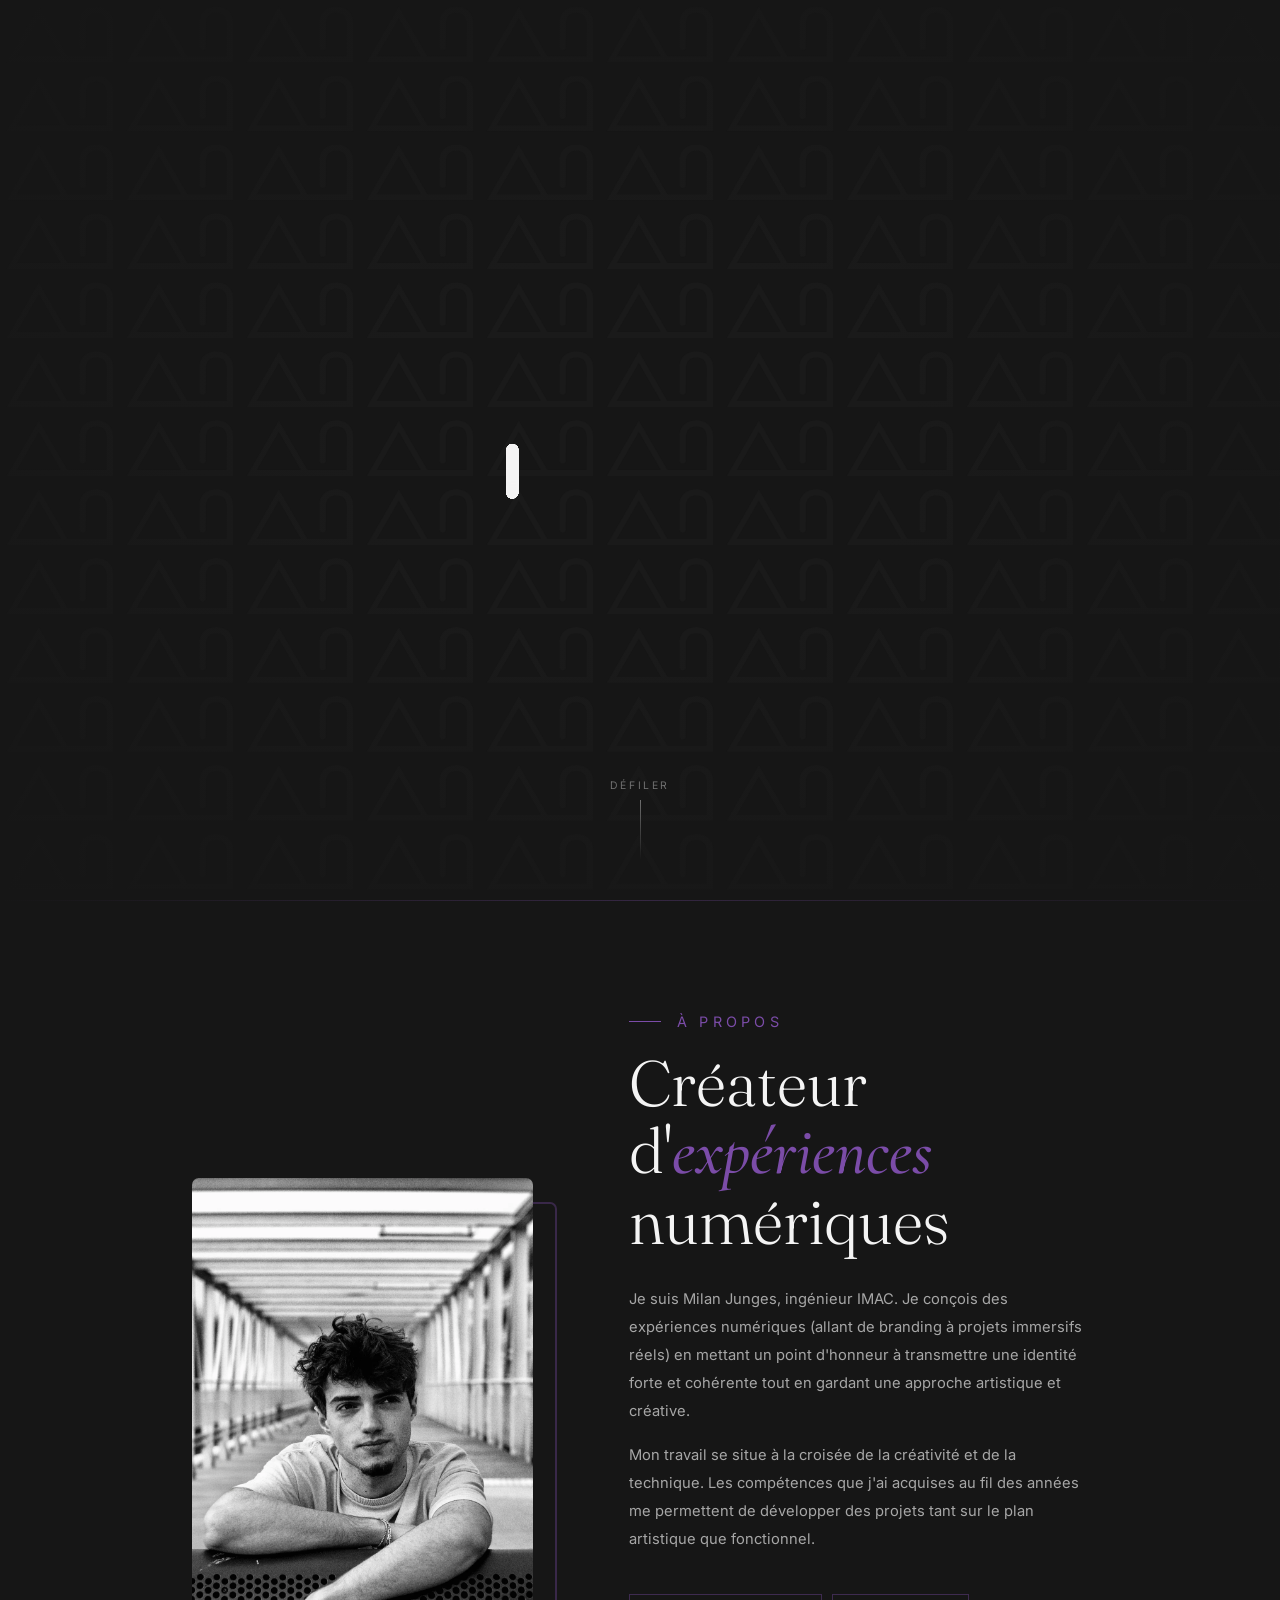
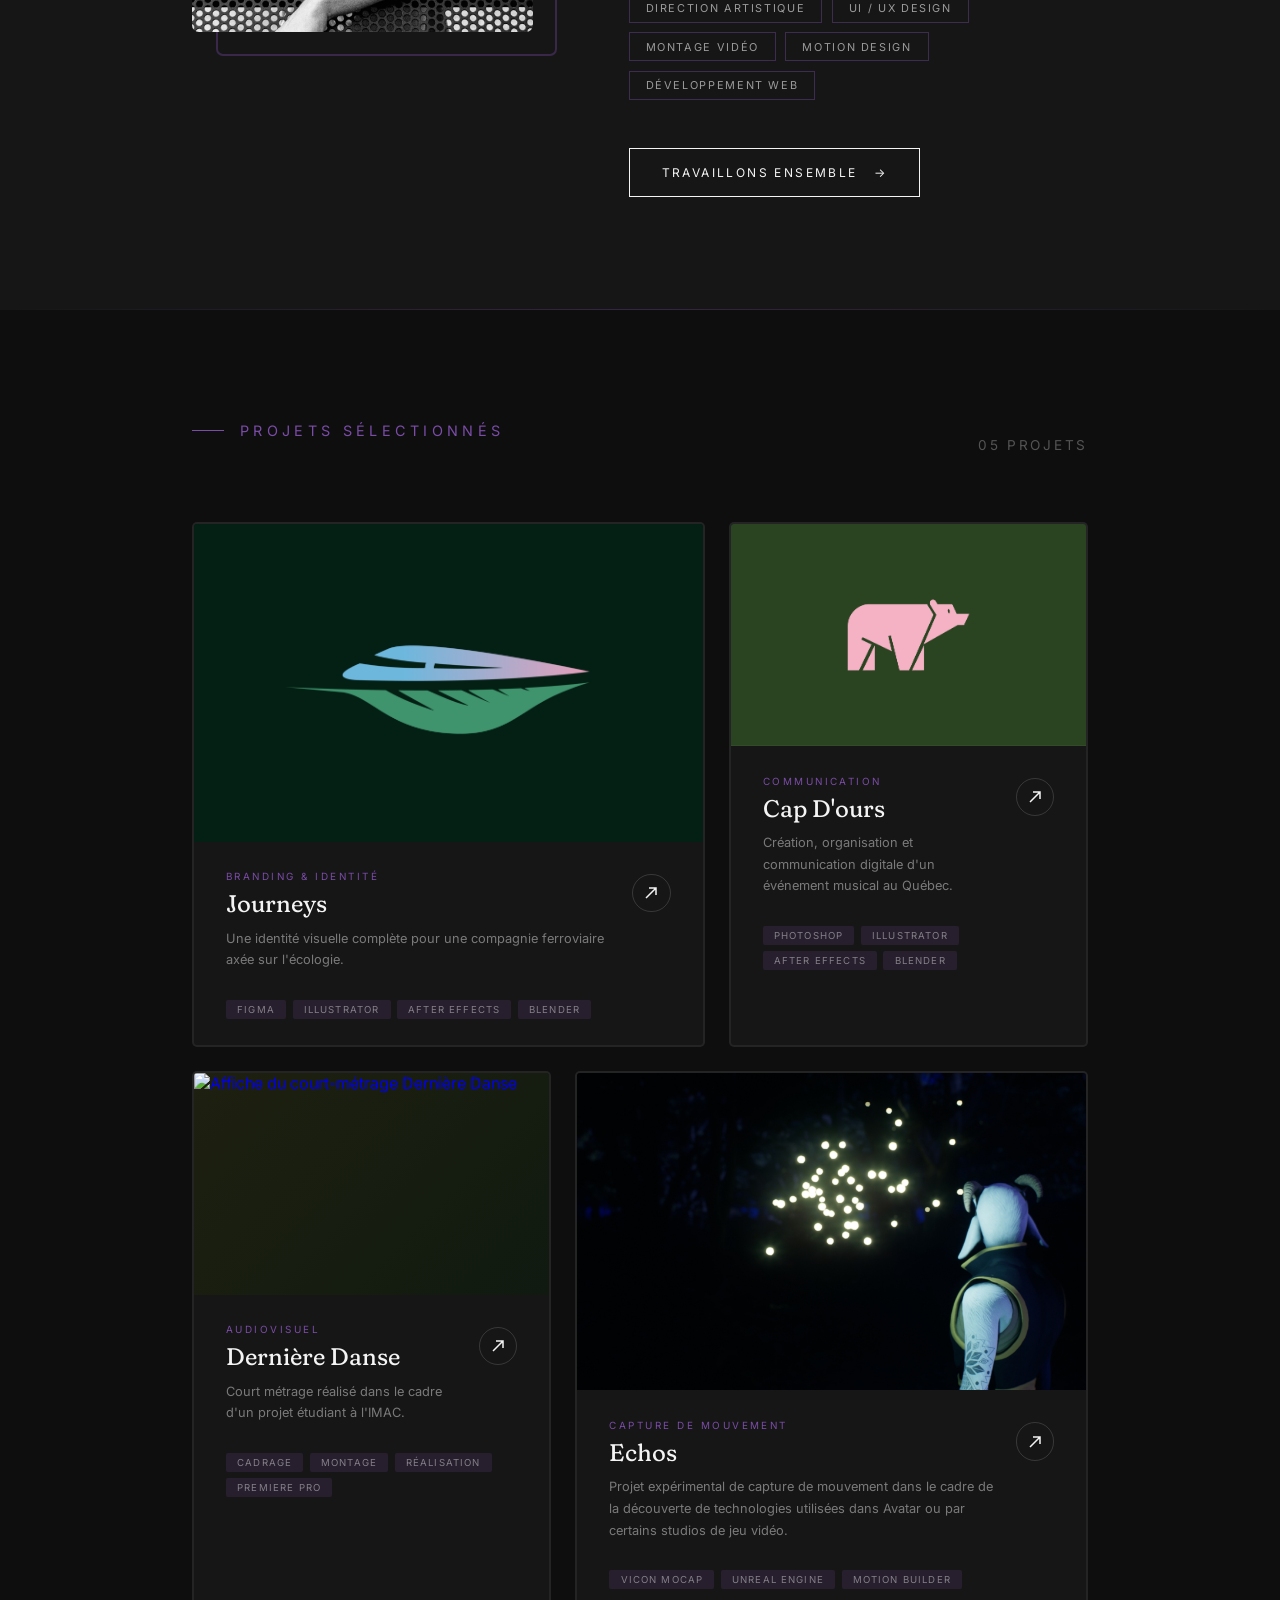
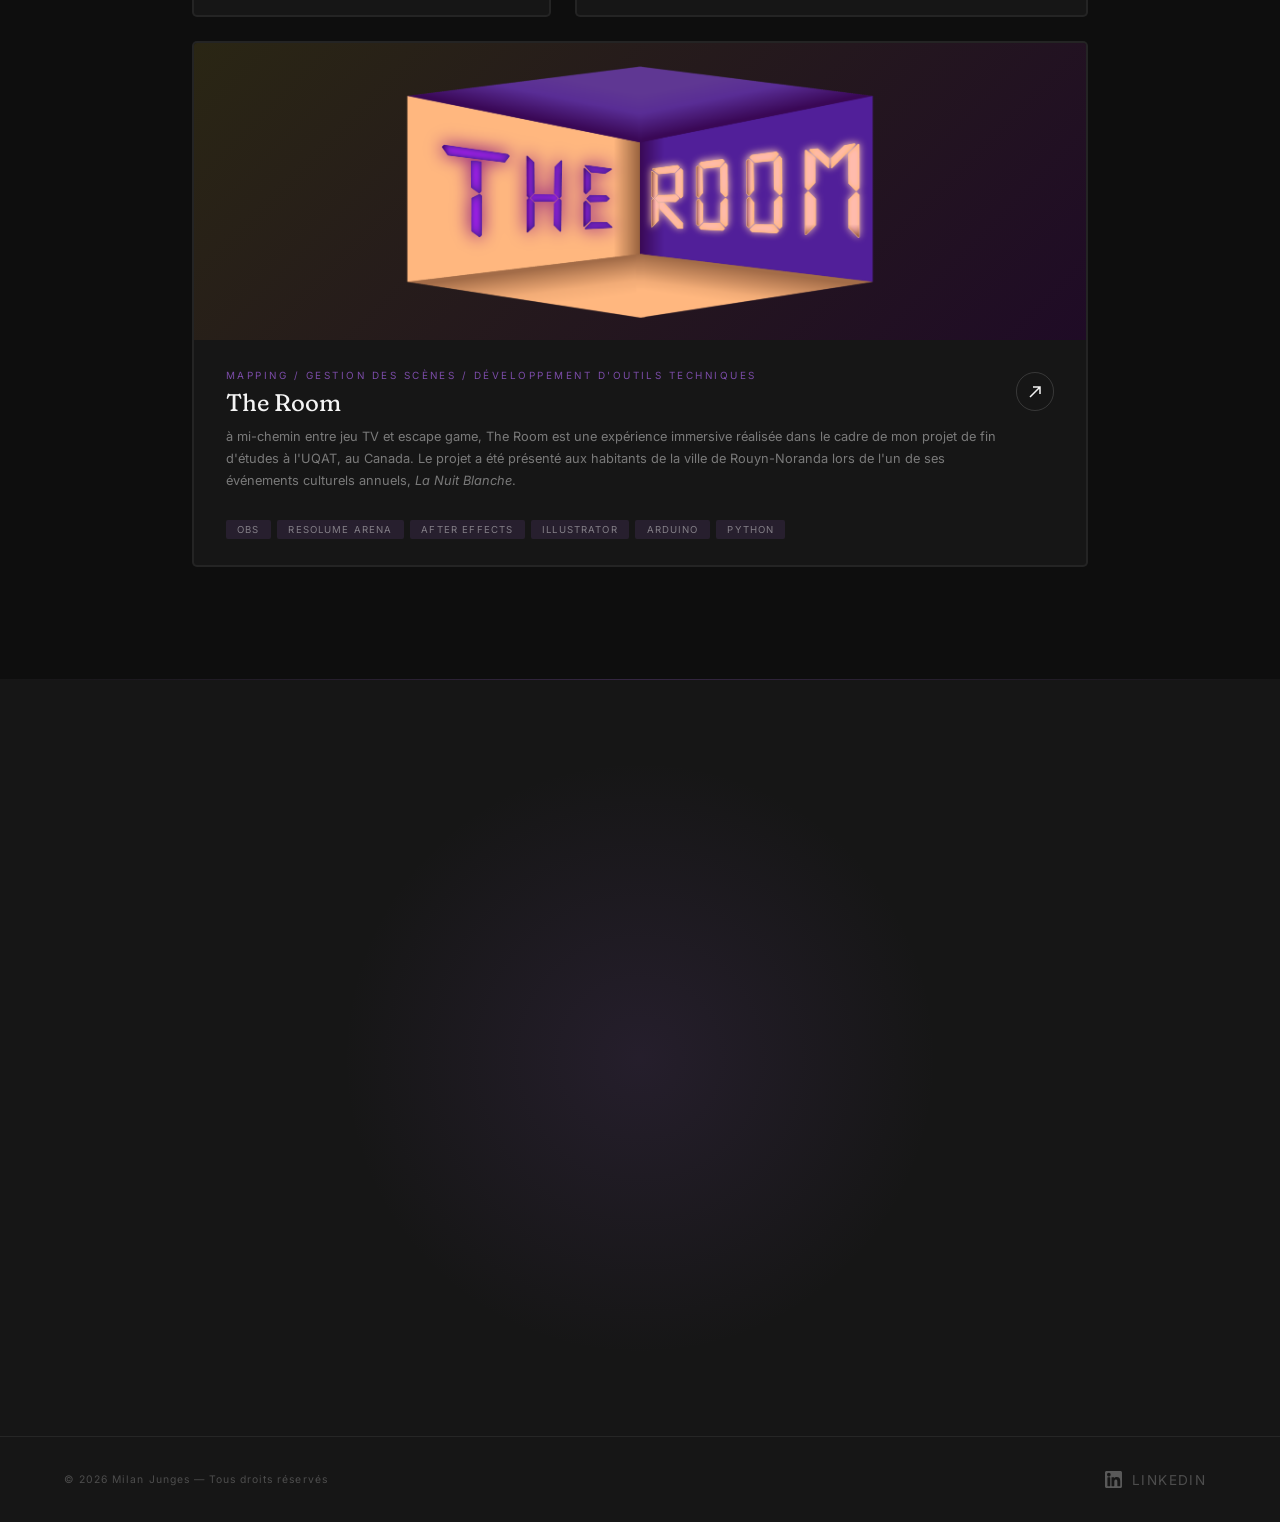
==== commit 9b180d1e: "Merge branch 'main' of https://github.com/ElMilaan/Portfolio-Web" ====
--- a/index.html
+++ b/index.html
@@ -3,7 +3,7 @@
   <head>
     <meta charset="UTF-8" />
     <meta name="viewport" content="width=device-width, initial-scale=1.0" />
-    <title>Milan Junges - Portfolio</title>
+    <title>Portfolio - Milan Junges</title>
     <link rel="preconnect" href="https://fonts.googleapis.com" />
     <link rel="preconnect" href="https://fonts.gstatic.com" crossorigin />
     <link rel="stylesheet" href="styles.css" />
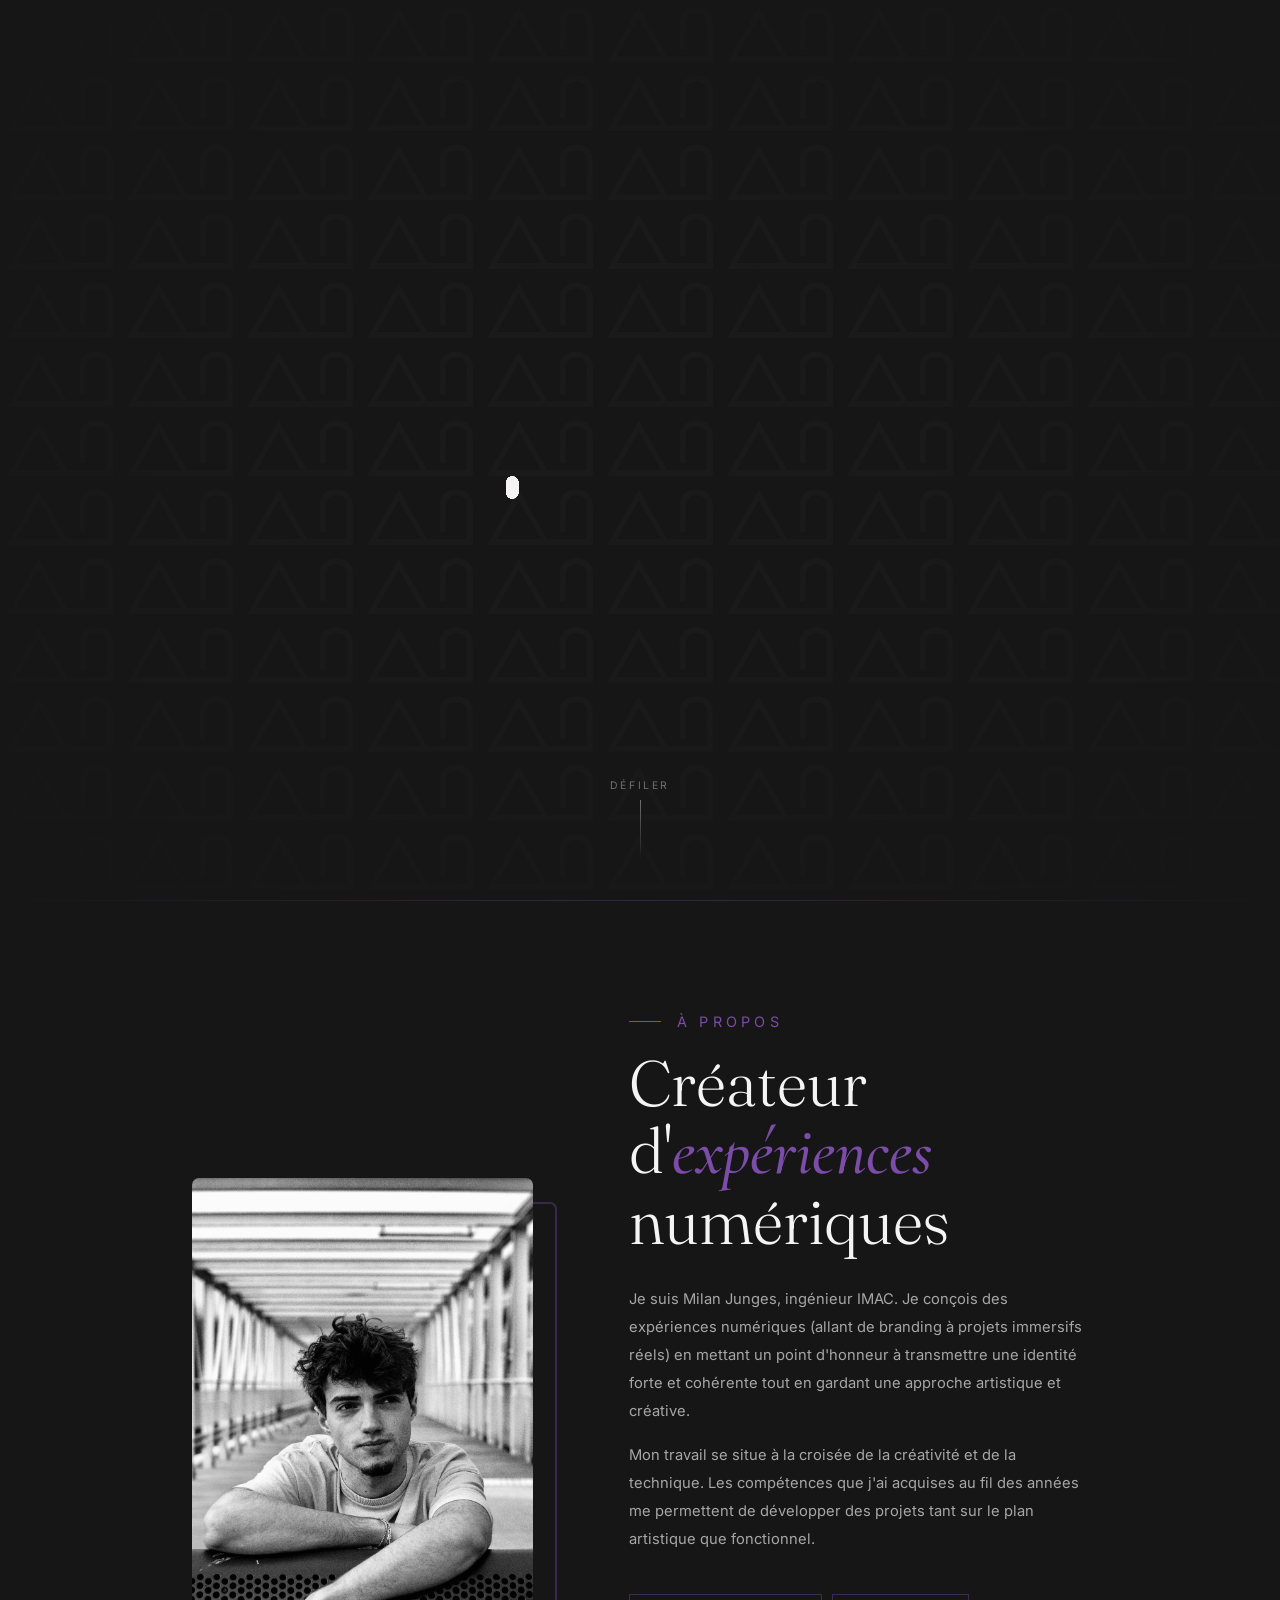
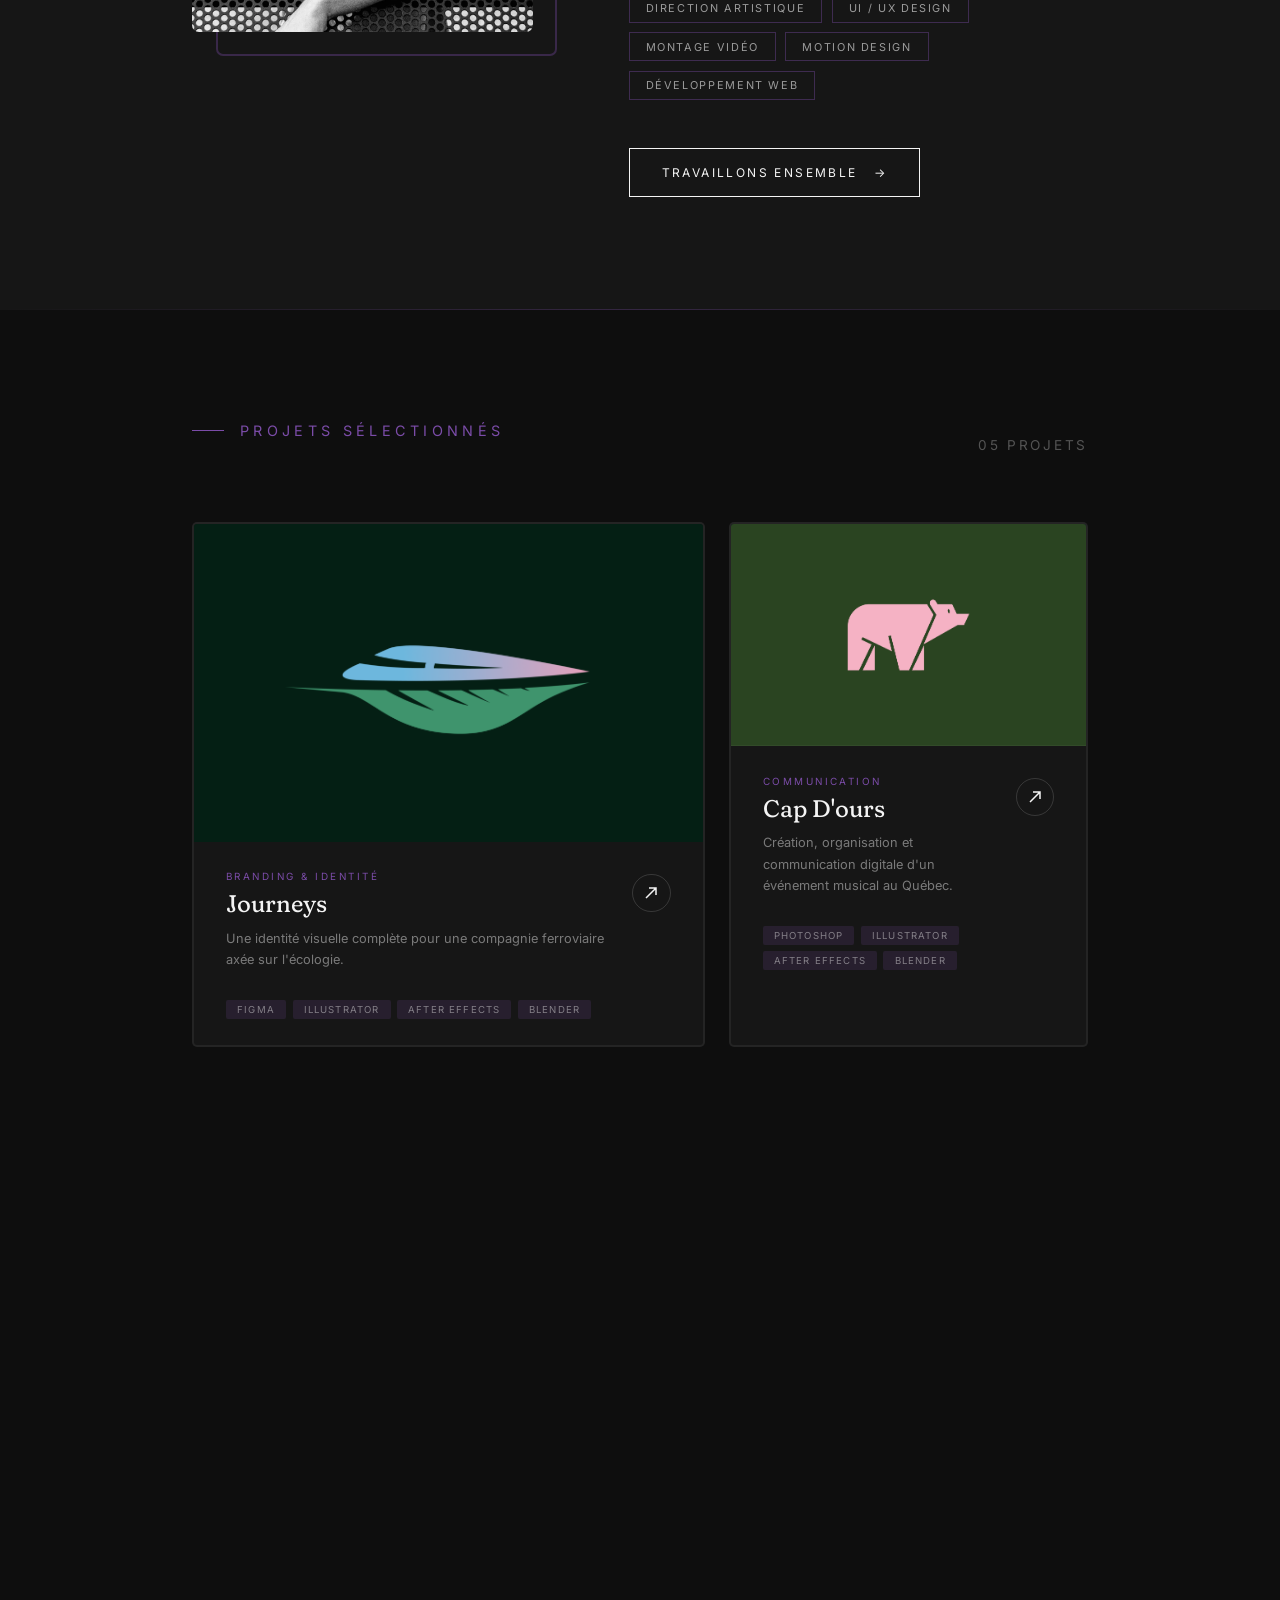
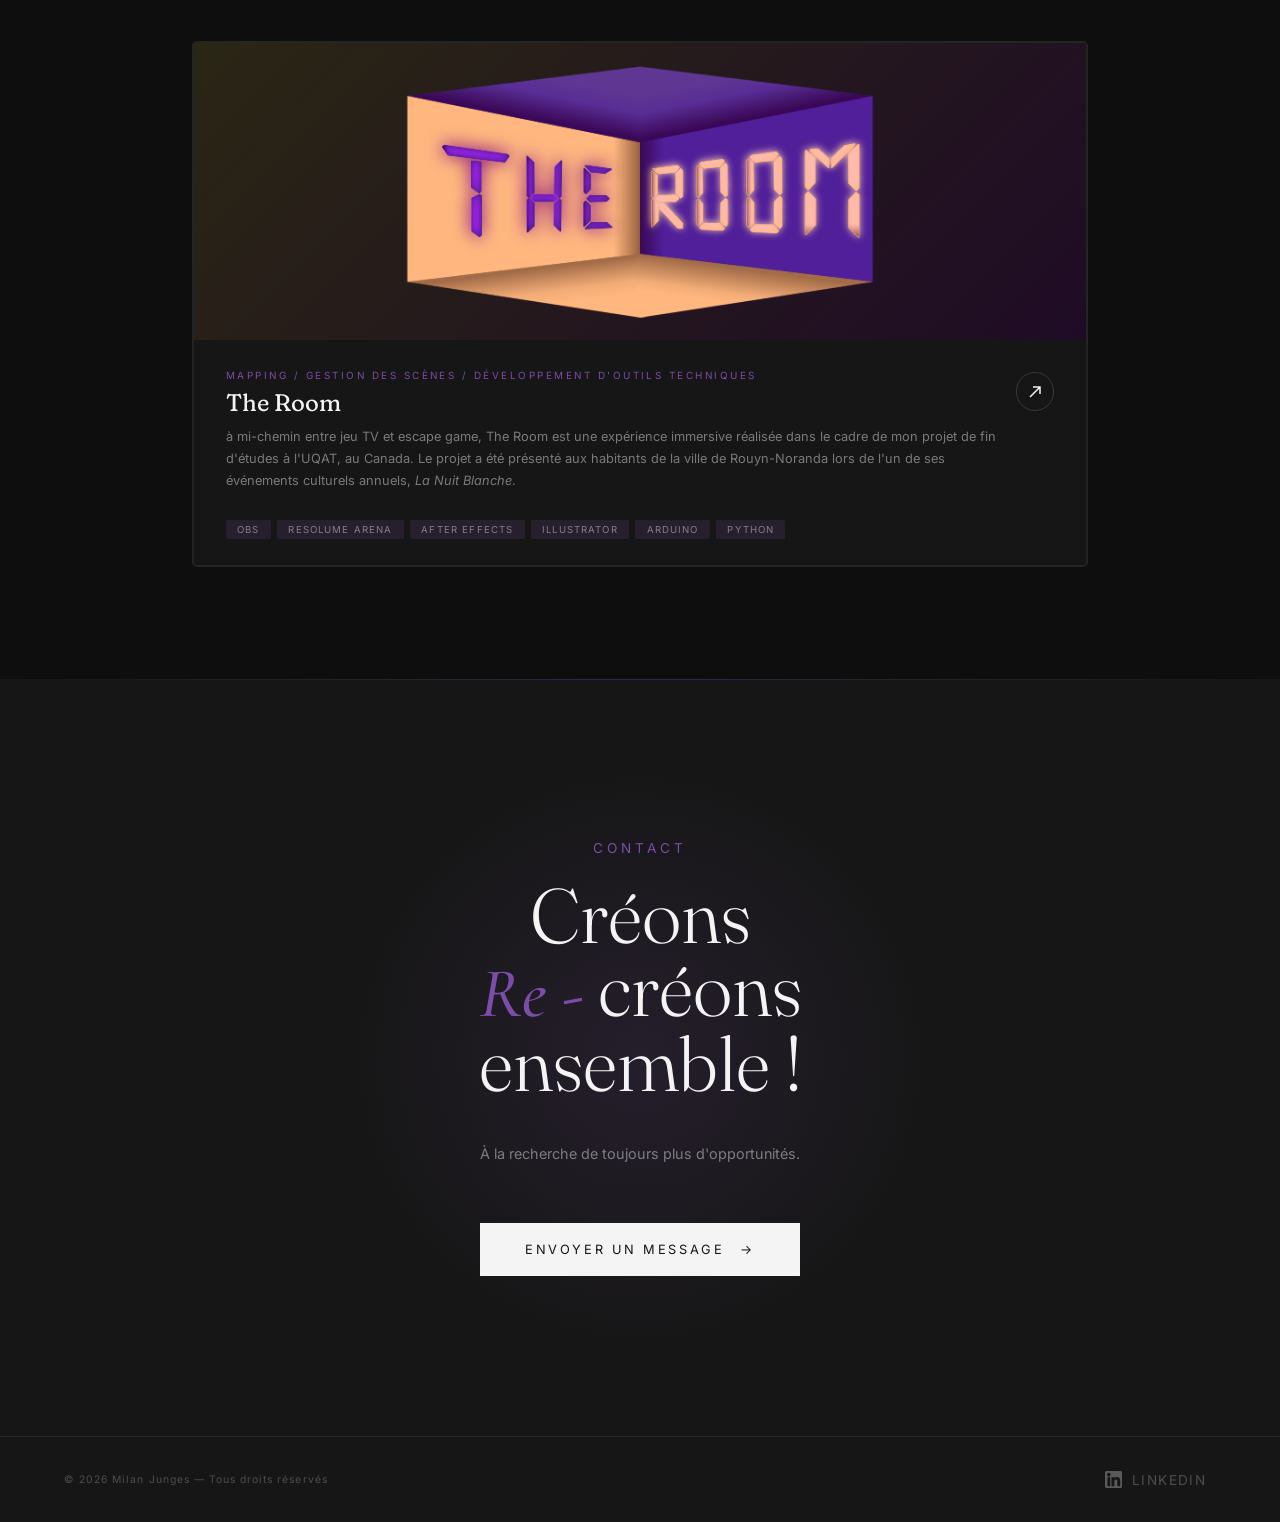
==== commit 3c159c6b: "Modif des liens (sans root)" ====
--- a/index.html
+++ b/index.html
@@ -124,7 +124,7 @@
       </div>
 
       <div class="projects__grid">
-        <a class="project-card reveal" href="/project-01.html">
+        <a class="project-card reveal" href="project-01.html">
           <div class="project-card__visual">
             <img
               src="public/img/Projets/project-01/cover.png"
@@ -161,7 +161,7 @@
           </div>
         </a>
 
-        <a class="project-card reveal" href="/project-02.html">
+        <a class="project-card reveal" href="project-02.html">
           <div class="project-card__visual">
             <img
               src="public/img/Projets/project-02/cover.jpg"
@@ -198,7 +198,7 @@
           </div>
         </a>
 
-        <a class="project-card reveal" href="/project-03.html">
+        <a class="project-card reveal" href="project-03.html">
           <div class="project-card__visual">
             <img
               src="public/img/Projets/project-03/cover.jpg"
@@ -235,7 +235,7 @@
           </div>
         </a>
 
-        <a class="project-card reveal" href="/project-04.html">
+        <a class="project-card reveal" href="project-04.html">
           <div class="project-card__visual">
             <img
               src="public/img/Projets/project-04/cover.jpeg"
@@ -272,7 +272,7 @@
           </div>
         </a>
 
-        <a class="project-card reveal" href="/project-05.html">
+        <a class="project-card reveal" href="project-05.html">
           <div class="project-card__visual">
             <img
               src="public/img/Projets/project-05/cover.png"
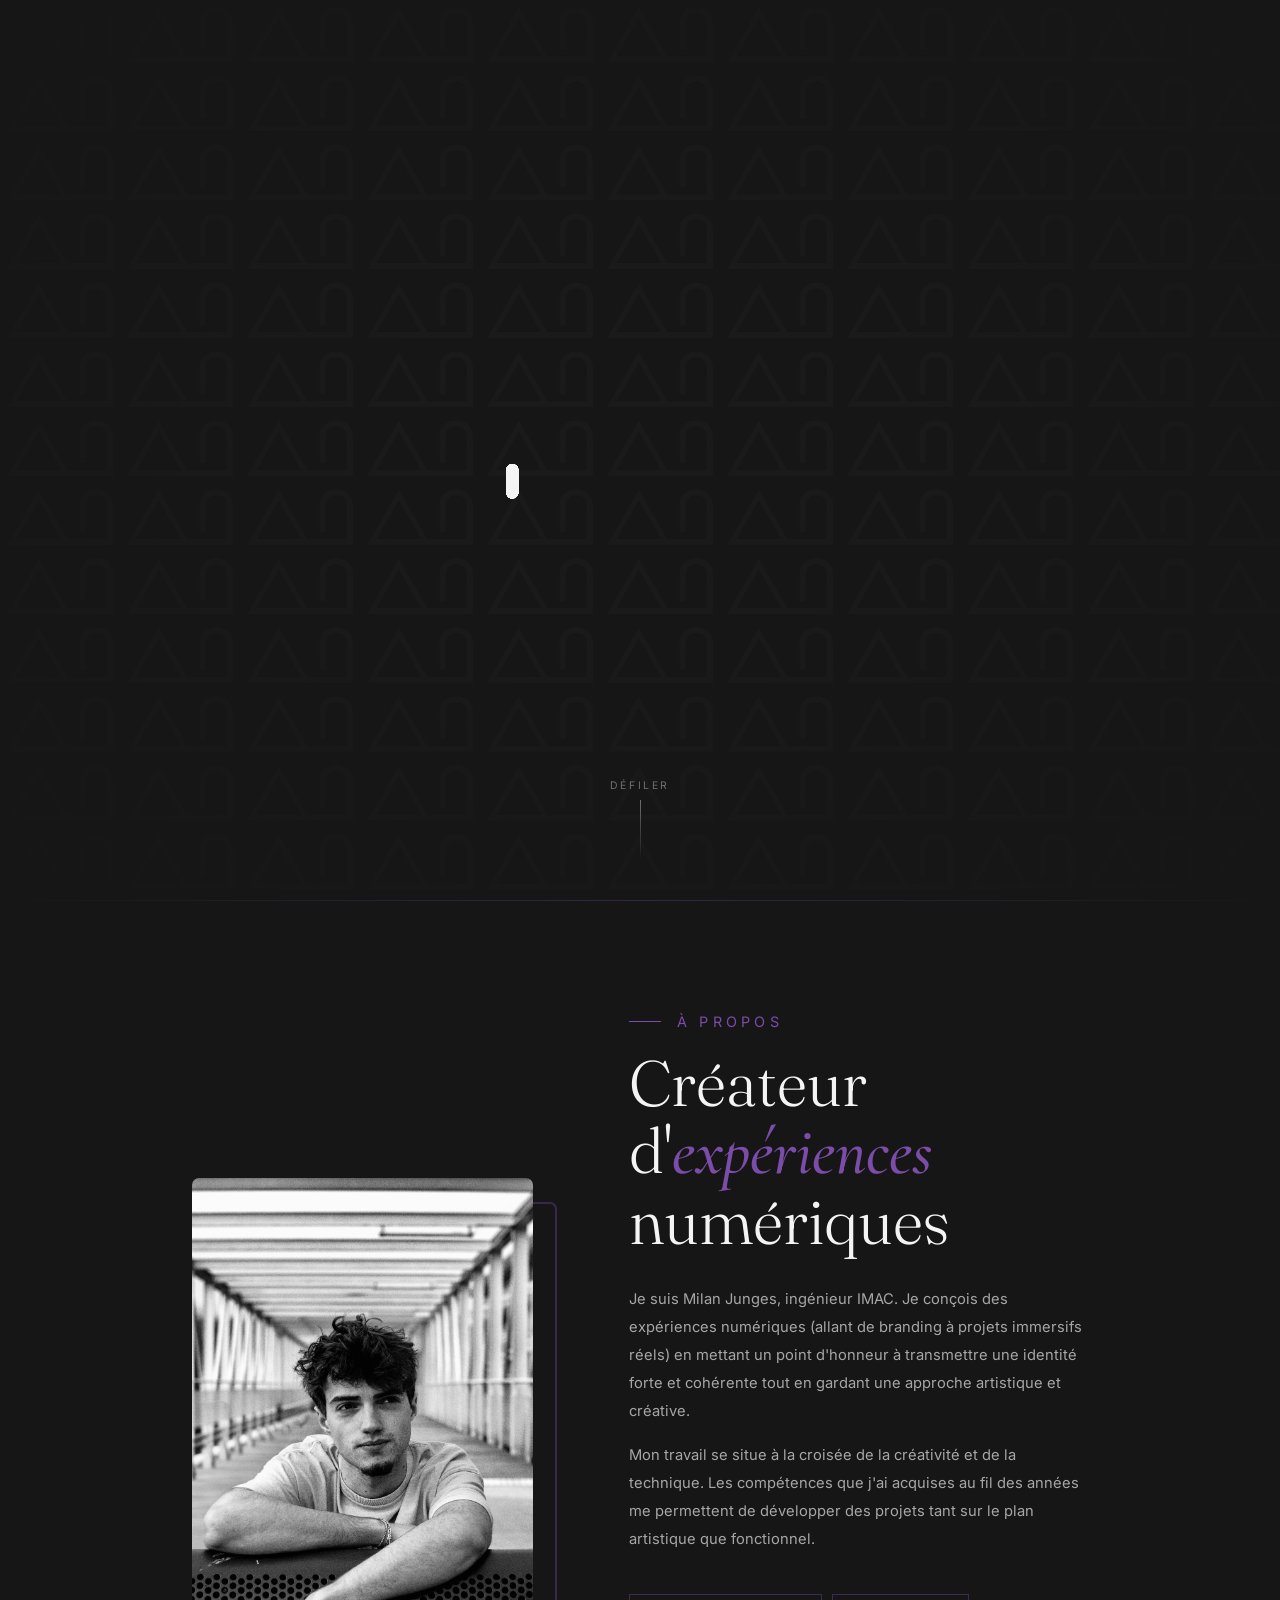
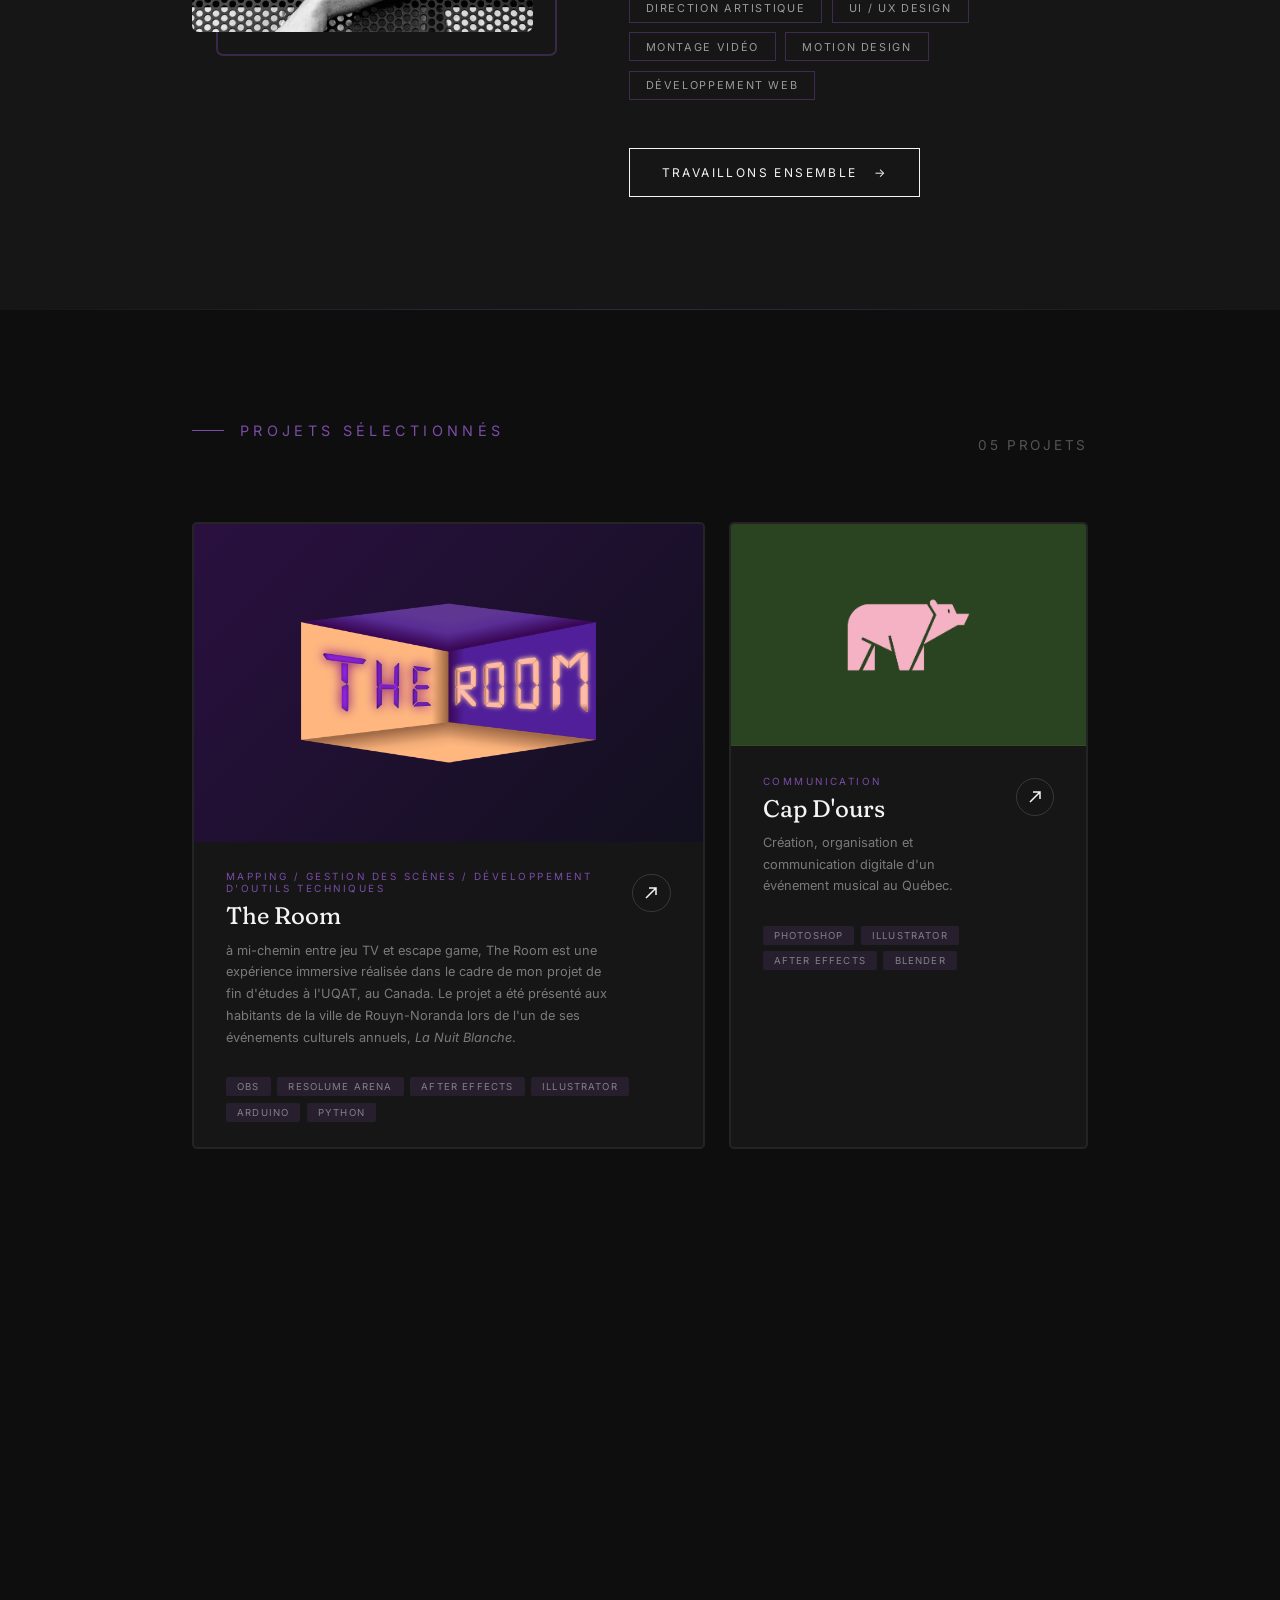
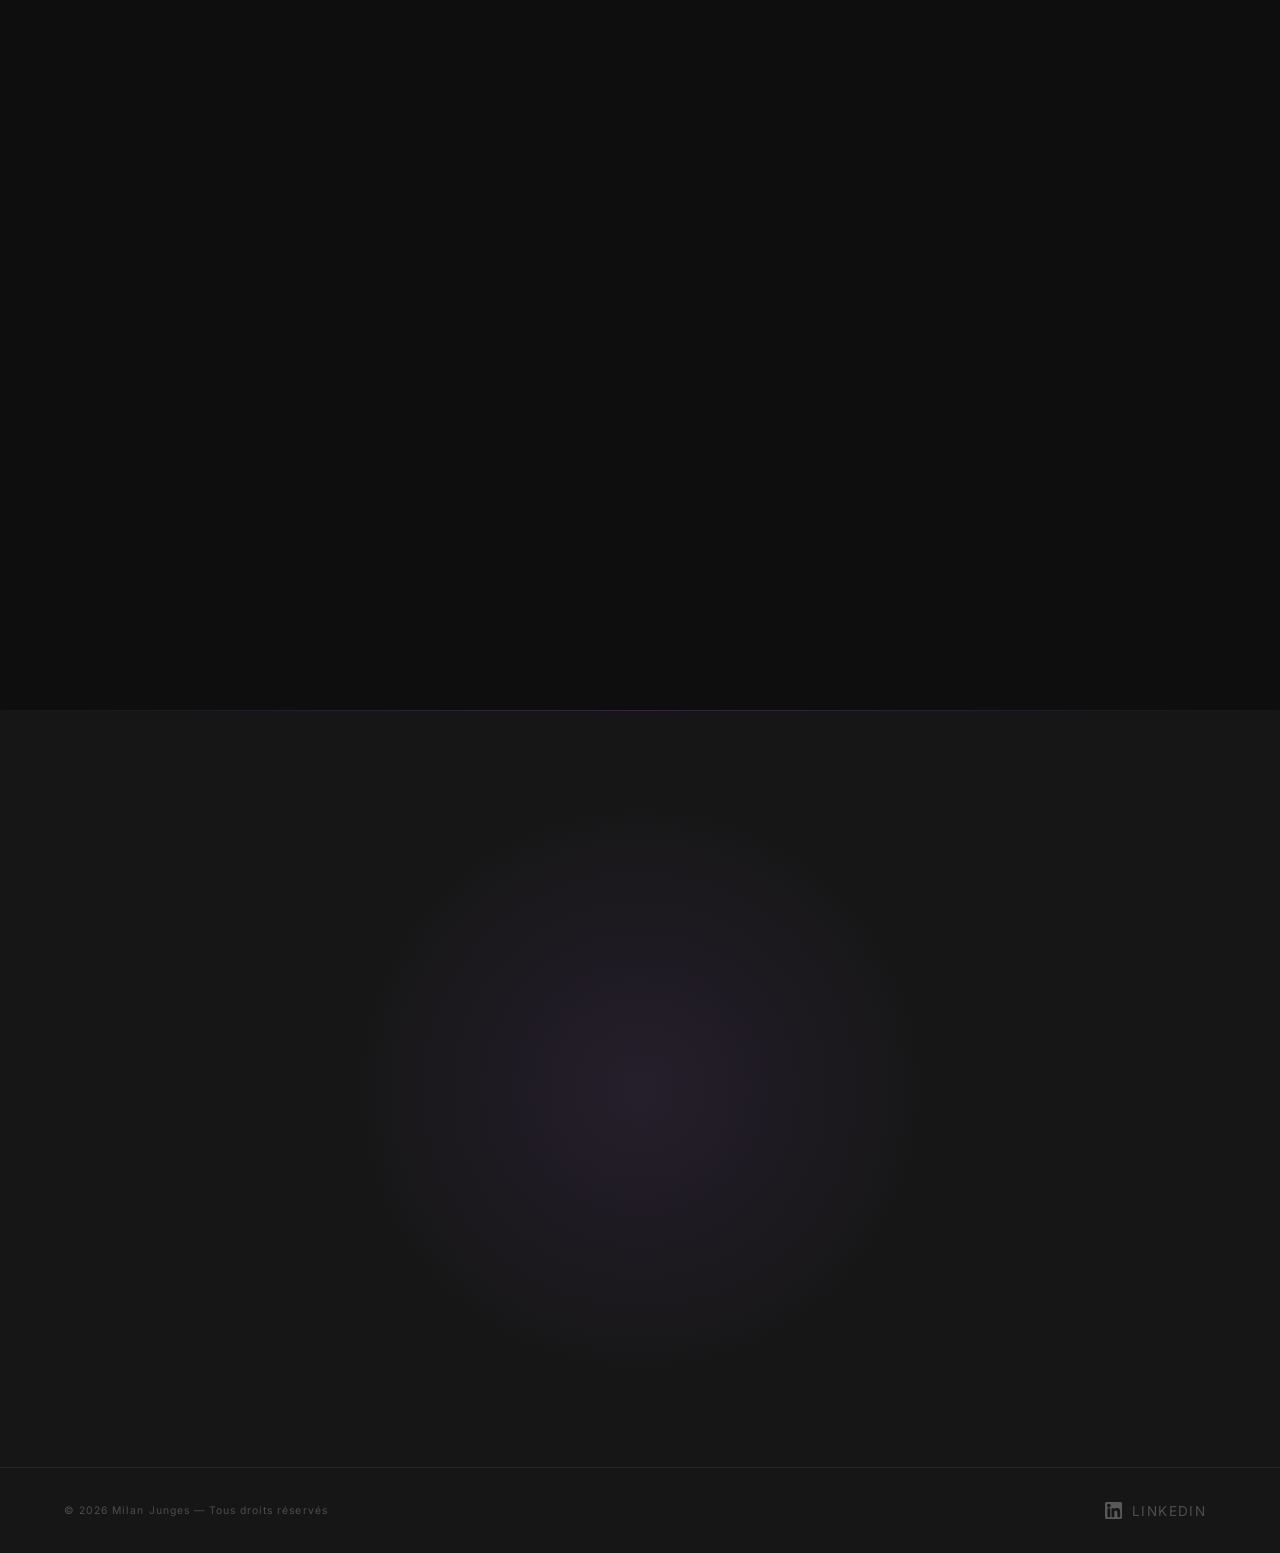
==== commit 27609ddf: "ajout d'un projet 6 et réagencement de l'affichage projects" ====
--- a/index.html
+++ b/index.html
@@ -128,154 +128,6 @@
           <div class="project-card__visual">
             <img
               src="public/img/Projets/project-01/cover.png"
-              alt="Logo de projet Journeys"
-              class="cover-project"
-            />
-            <div class="project-card__glow"></div>
-          </div>
-          <div class="project-card__body">
-            <div class="project-card__meta">
-              <div class="project-card__category">Branding & Identité</div>
-              <h3 class="project-card__name">Journeys</h3>
-              <p class="project-card__desc">
-                Une identité visuelle complète pour une compagnie ferroviaire
-                axée sur l'écologie.
-              </p>
-            </div>
-            <div class="project-card__arrow">
-              <svg
-                viewBox="0 0 14 14"
-                fill="none"
-                stroke="#F4F4F4"
-                stroke-width="1.5"
-              >
-                <path d="M2 12 12 2M5 2h7v7" />
-              </svg>
-            </div>
-          </div>
-          <div class="project-card__tags">
-            <span class="project-card__tag">Figma</span>
-            <span class="project-card__tag">Illustrator</span>
-            <span class="project-card__tag">After Effects</span>
-            <span class="project-card__tag">Blender</span>
-          </div>
-        </a>
-
-        <a class="project-card reveal" href="project-02.html">
-          <div class="project-card__visual">
-            <img
-              src="public/img/Projets/project-02/cover.jpg"
-              alt="Affiche de l'événement Cap D'ours"
-              class="cover-project img-top"
-            />
-            <div class="project-card__glow"></div>
-          </div>
-          <div class="project-card__body">
-            <div class="project-card__meta">
-              <div class="project-card__category">Communication</div>
-              <h3 class="project-card__name">Cap D'ours</h3>
-              <p class="project-card__desc">
-                Création, organisation et communication digitale d'un événement
-                musical au Québec.
-              </p>
-            </div>
-            <div class="project-card__arrow">
-              <svg
-                viewBox="0 0 14 14"
-                fill="none"
-                stroke="#F4F4F4"
-                stroke-width="1.5"
-              >
-                <path d="M2 12 12 2M5 2h7v7" />
-              </svg>
-            </div>
-          </div>
-          <div class="project-card__tags">
-            <span class="project-card__tag">Photoshop</span>
-            <span class="project-card__tag">Illustrator</span>
-            <span class="project-card__tag">After Effects</span>
-            <span class="project-card__tag">Blender</span>
-          </div>
-        </a>
-
-        <a class="project-card reveal" href="project-03.html">
-          <div class="project-card__visual">
-            <img
-              src="public/img/Projets/project-03/cover.jpg"
-              alt="Affiche du court-métrage Dernière Danse"
-              class="cover-project img-top"
-            />
-            <div class="project-card__glow"></div>
-          </div>
-          <div class="project-card__body">
-            <div class="project-card__meta">
-              <div class="project-card__category">Audiovisuel</div>
-              <h3 class="project-card__name">Dernière Danse</h3>
-              <p class="project-card__desc">
-                Court métrage réalisé dans le cadre d'un projet étudiant à
-                l'IMAC.
-              </p>
-            </div>
-            <div class="project-card__arrow">
-              <svg
-                viewBox="0 0 14 14"
-                fill="none"
-                stroke="#F4F4F4"
-                stroke-width="1.5"
-              >
-                <path d="M2 12 12 2M5 2h7v7" />
-              </svg>
-            </div>
-          </div>
-          <div class="project-card__tags">
-            <span class="project-card__tag">Cadrage</span>
-            <span class="project-card__tag">Montage</span>
-            <span class="project-card__tag">Réalisation</span>
-            <span class="project-card__tag">Premiere Pro</span>
-          </div>
-        </a>
-
-        <a class="project-card reveal" href="project-04.html">
-          <div class="project-card__visual">
-            <img
-              src="public/img/Projets/project-04/cover.jpeg"
-              alt="Image de projet Echos"
-              class="cover-project img-top"
-            />
-            <div class="project-card__glow"></div>
-          </div>
-          <div class="project-card__body">
-            <div class="project-card__meta">
-              <div class="project-card__category">Capture de Mouvement</div>
-              <h3 class="project-card__name">Echos</h3>
-              <p class="project-card__desc">
-                Projet expérimental de capture de mouvement dans le cadre de la
-                découverte de technologies utilisées dans Avatar ou par certains
-                studios de jeu vidéo.
-              </p>
-            </div>
-            <div class="project-card__arrow">
-              <svg
-                viewBox="0 0 14 14"
-                fill="none"
-                stroke="#F4F4F4"
-                stroke-width="1.5"
-              >
-                <path d="M2 12 12 2M5 2h7v7" />
-              </svg>
-            </div>
-          </div>
-          <div class="project-card__tags">
-            <span class="project-card__tag">Vicon MOCAP</span>
-            <span class="project-card__tag">Unreal Engine</span>
-            <span class="project-card__tag">Motion Builder</span>
-          </div>
-        </a>
-
-        <a class="project-card reveal" href="project-05.html">
-          <div class="project-card__visual">
-            <img
-              src="public/img/Projets/project-05/cover.png"
               alt="Logo de projet The Room"
               class="cover-project"
             />
@@ -313,6 +165,190 @@
             <span class="project-card__tag">Illustrator</span>
             <span class="project-card__tag">Arduino</span>
             <span class="project-card__tag">Python</span>
+          </div>
+        </a>
+
+        <a class="project-card reveal" href="project-02.html">
+          <div class="project-card__visual">
+            <img
+              src="public/img/Projets/project-02/cover.jpg"
+              alt="Affiche de l'événement Cap D'ours"
+              class="cover-project img-top"
+            />
+            <div class="project-card__glow"></div>
+          </div>
+          <div class="project-card__body">
+            <div class="project-card__meta">
+              <div class="project-card__category">Communication</div>
+              <h3 class="project-card__name">Cap D'ours</h3>
+              <p class="project-card__desc">
+                Création, organisation et communication digitale d'un événement
+                musical au Québec.
+              </p>
+            </div>
+            <div class="project-card__arrow">
+              <svg
+                viewBox="0 0 14 14"
+                fill="none"
+                stroke="#F4F4F4"
+                stroke-width="1.5"
+              >
+                <path d="M2 12 12 2M5 2h7v7" />
+              </svg>
+            </div>
+          </div>
+          <div class="project-card__tags">
+            <span class="project-card__tag">Photoshop</span>
+            <span class="project-card__tag">Illustrator</span>
+            <span class="project-card__tag">After Effects</span>
+            <span class="project-card__tag">Blender</span>
+          </div>
+        </a>
+
+        <a class="project-card reveal" href="project-03.html">
+          <div class="project-card__visual">
+            <img
+              src="public/img/Projets/project-03/cover.jpg"
+              alt="Affiche du court-métrage Dernière Danse"
+              class="cover-project img-top"
+            />
+            <div class="project-card__glow"></div>
+          </div>
+          <div class="project-card__body">
+            <div class="project-card__meta">
+              <div class="project-card__category">Audiovisuel</div>
+              <h3 class="project-card__name">Dernière Danse</h3>
+              <p class="project-card__desc">
+                Court métrage réalisé dans le cadre d'un projet étudiant à
+                l'IMAC.
+              </p>
+            </div>
+            <div class="project-card__arrow">
+              <svg
+                viewBox="0 0 14 14"
+                fill="none"
+                stroke="#F4F4F4"
+                stroke-width="1.5"
+              >
+                <path d="M2 12 12 2M5 2h7v7" />
+              </svg>
+            </div>
+          </div>
+          <div class="project-card__tags">
+            <span class="project-card__tag">Cadrage</span>
+            <span class="project-card__tag">Montage</span>
+            <span class="project-card__tag">Réalisation</span>
+            <span class="project-card__tag">Premiere Pro</span>
+          </div>
+        </a>
+
+        <a class="project-card reveal" href="project-04.html">
+          <div class="project-card__visual">
+            <img
+              src="public/img/Projets/project-04/cover.jpeg"
+              alt="Image de projet Echos"
+              class="cover-project img-top"
+            />
+            <div class="project-card__glow"></div>
+          </div>
+          <div class="project-card__body">
+            <div class="project-card__meta">
+              <div class="project-card__category">Capture de Mouvement</div>
+              <h3 class="project-card__name">Echos</h3>
+              <p class="project-card__desc">
+                Projet expérimental de capture de mouvement dans le cadre de la
+                découverte de technologies utilisées dans Avatar ou par certains
+                studios de jeu vidéo.
+              </p>
+            </div>
+            <div class="project-card__arrow">
+              <svg
+                viewBox="0 0 14 14"
+                fill="none"
+                stroke="#F4F4F4"
+                stroke-width="1.5"
+              >
+                <path d="M2 12 12 2M5 2h7v7" />
+              </svg>
+            </div>
+          </div>
+          <div class="project-card__tags">
+            <span class="project-card__tag">Vicon MOCAP</span>
+            <span class="project-card__tag">Unreal Engine</span>
+            <span class="project-card__tag">Motion Builder</span>
+          </div>
+        </a>
+
+        <a class="project-card reveal" href="project-05.html">
+          <div class="project-card__visual">
+            <img
+              src="public/img/Projets/project-05/cover.png"
+              alt="Logo de projet Journeys"
+              class="cover-project"
+            />
+            <div class="project-card__glow"></div>
+          </div>
+          <div class="project-card__body">
+            <div class="project-card__meta">
+              <div class="project-card__category">Branding & Identité</div>
+              <h3 class="project-card__name">Journeys</h3>
+              <p class="project-card__desc">
+                Une identité visuelle complète pour une compagnie ferroviaire
+                axée sur l'écologie.
+              </p>
+            </div>
+            <div class="project-card__arrow">
+              <svg
+                viewBox="0 0 14 14"
+                fill="none"
+                stroke="#F4F4F4"
+                stroke-width="1.5"
+              >
+                <path d="M2 12 12 2M5 2h7v7" />
+              </svg>
+            </div>
+          </div>
+          <div class="project-card__tags">
+            <span class="project-card__tag">Figma</span>
+            <span class="project-card__tag">Illustrator</span>
+            <span class="project-card__tag">After Effects</span>
+            <span class="project-card__tag">Blender</span>
+          </div>
+        </a>
+
+        <a class="project-card reveal" href="project-06.html">
+          <div class="project-card__visual">
+            <img
+              src="public/img/Projets/project-06/cover.jpg"
+              alt="Logo de projet Coupable"
+              class="cover-project"
+            />
+            <div class="project-card__glow"></div>
+          </div>
+          <div class="project-card__body">
+            <div class="project-card__meta">
+              <div class="project-card__category">Court-métrage</div>
+              <h3 class="project-card__name">Coupable</h3>
+              <p class="project-card__desc">
+                Un court-métrage à contraintes réalisé en seulement 3 jours !
+              </p>
+            </div>
+            <div class="project-card__arrow">
+              <svg
+                viewBox="0 0 14 14"
+                fill="none"
+                stroke="#F4F4F4"
+                stroke-width="1.5"
+              >
+                <path d="M2 12 12 2M5 2h7v7" />
+              </svg>
+            </div>
+          </div>
+          <div class="project-card__tags">
+            <span class="project-card__tag">Premiere Pro</span>
+            <span class="project-card__tag">FL Studio</span>
+            <span class="project-card__tag">Blender</span>
+            <span class="project-card__tag">Photoshop</span>
           </div>
         </a>
       </div>
--- a/styles.css
+++ b/styles.css
@@ -379,6 +379,10 @@
   }
 
   .about__bio {
+    text-align: center;
+  }
+
+  p {
     text-align: center;
   }
 }
@@ -450,7 +454,11 @@
 }
 
 .project-card:nth-child(5) {
-  grid-column: span 12;
+  grid-column: span 7;
+}
+
+.project-card:nth-child(6) {
+  grid-column: span 5;
 }
 
 @media (max-width: 900px) {
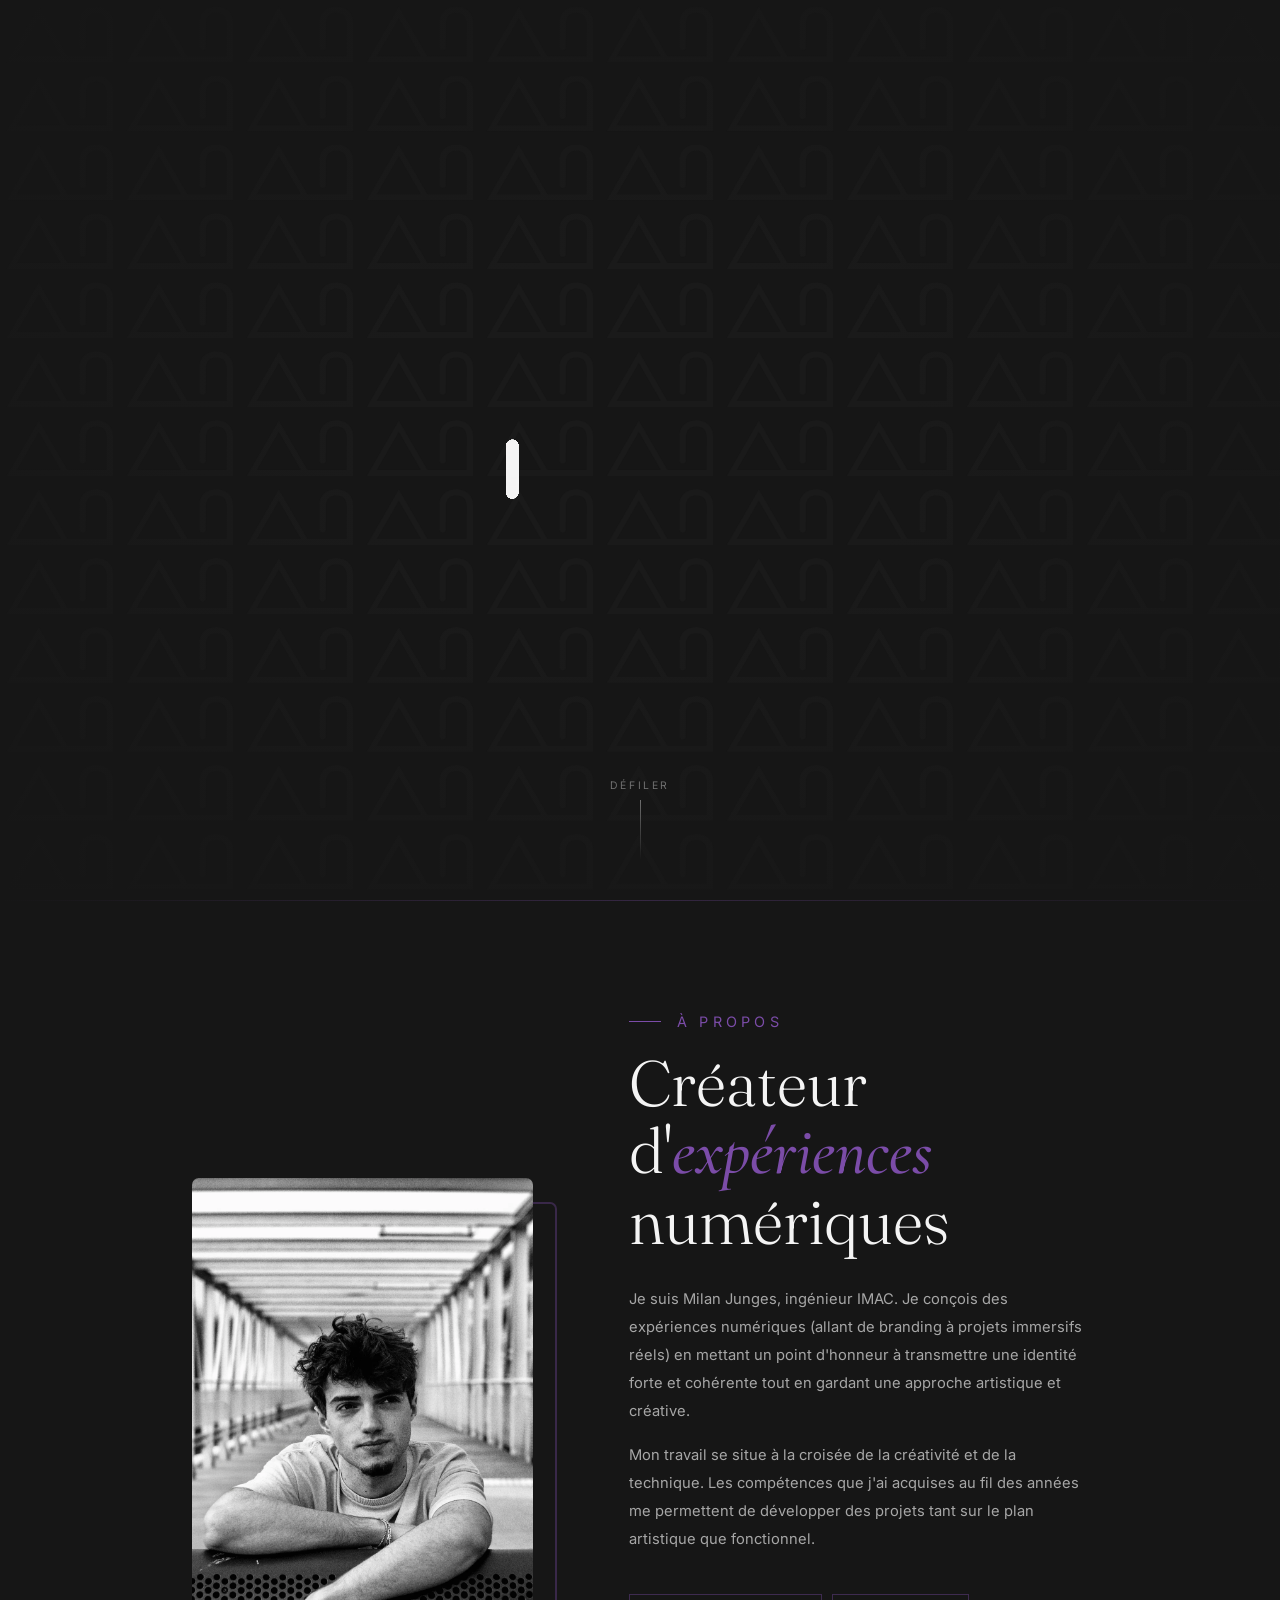
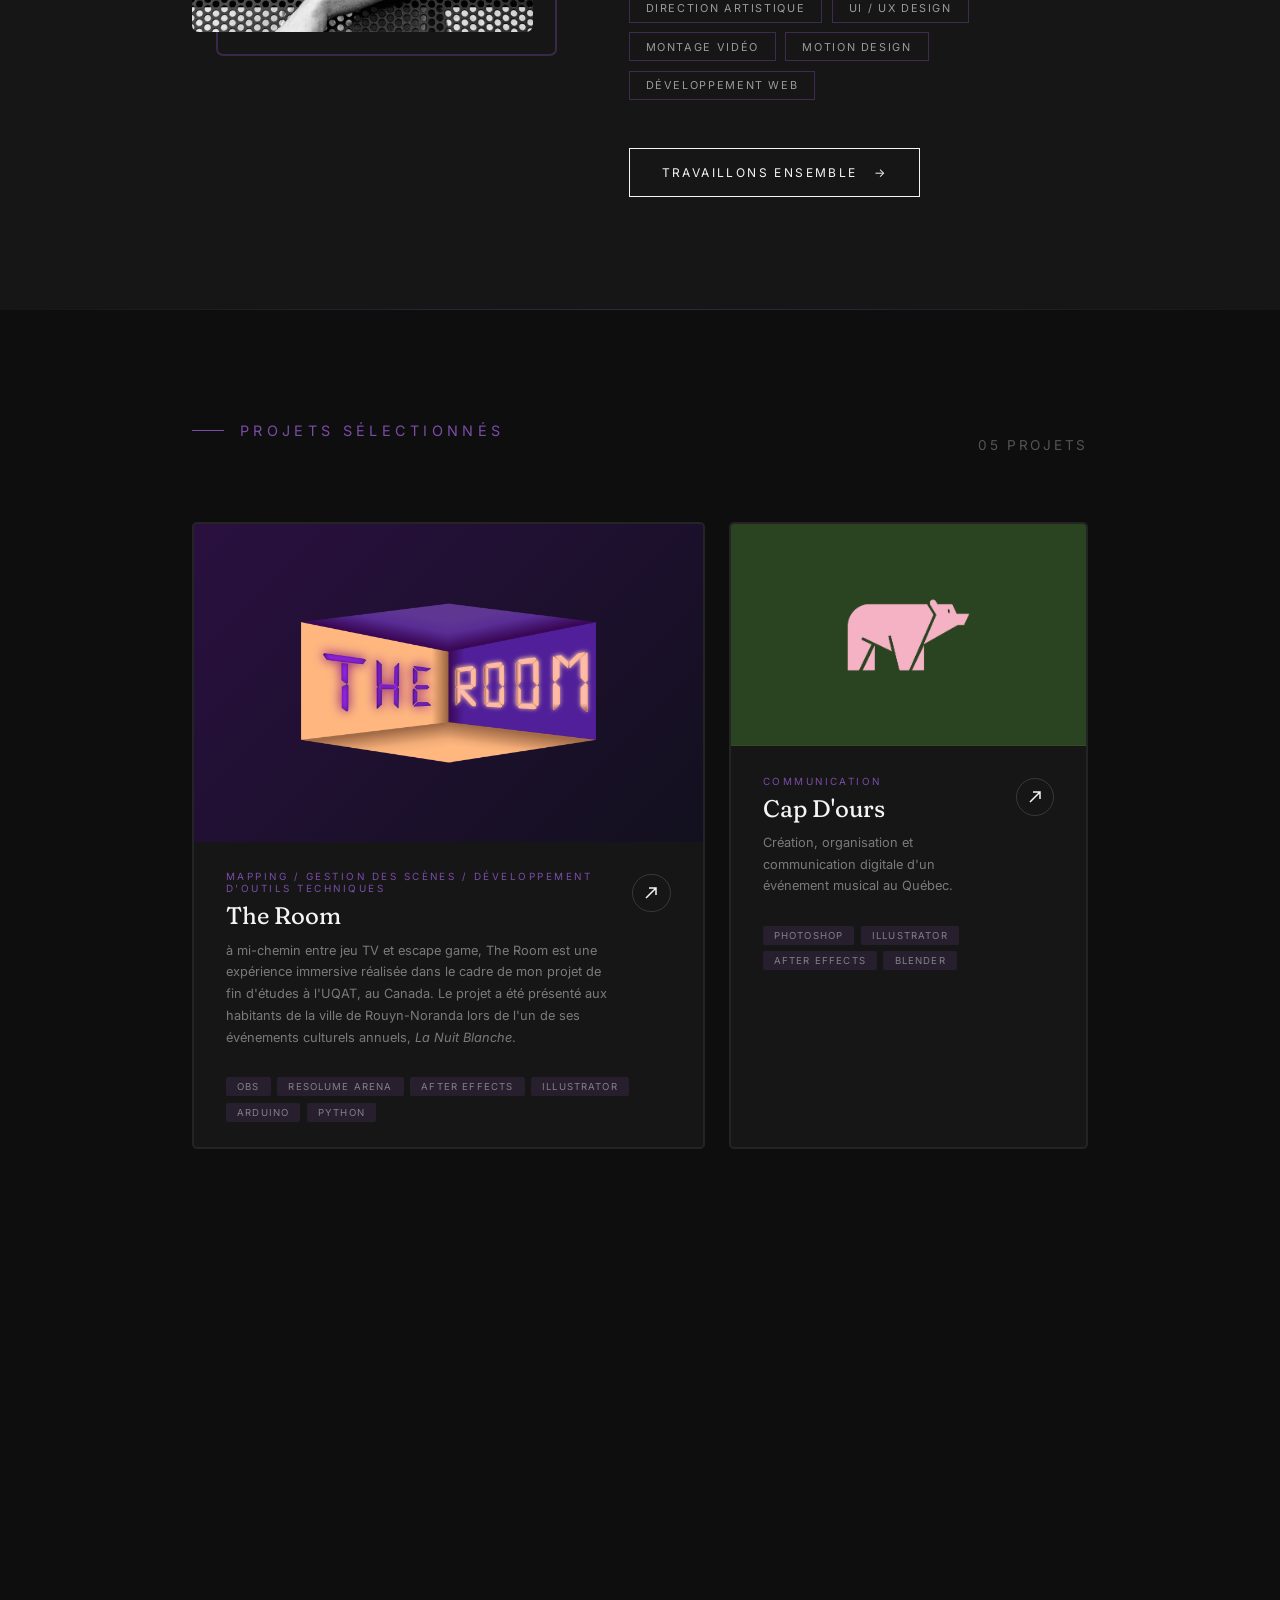
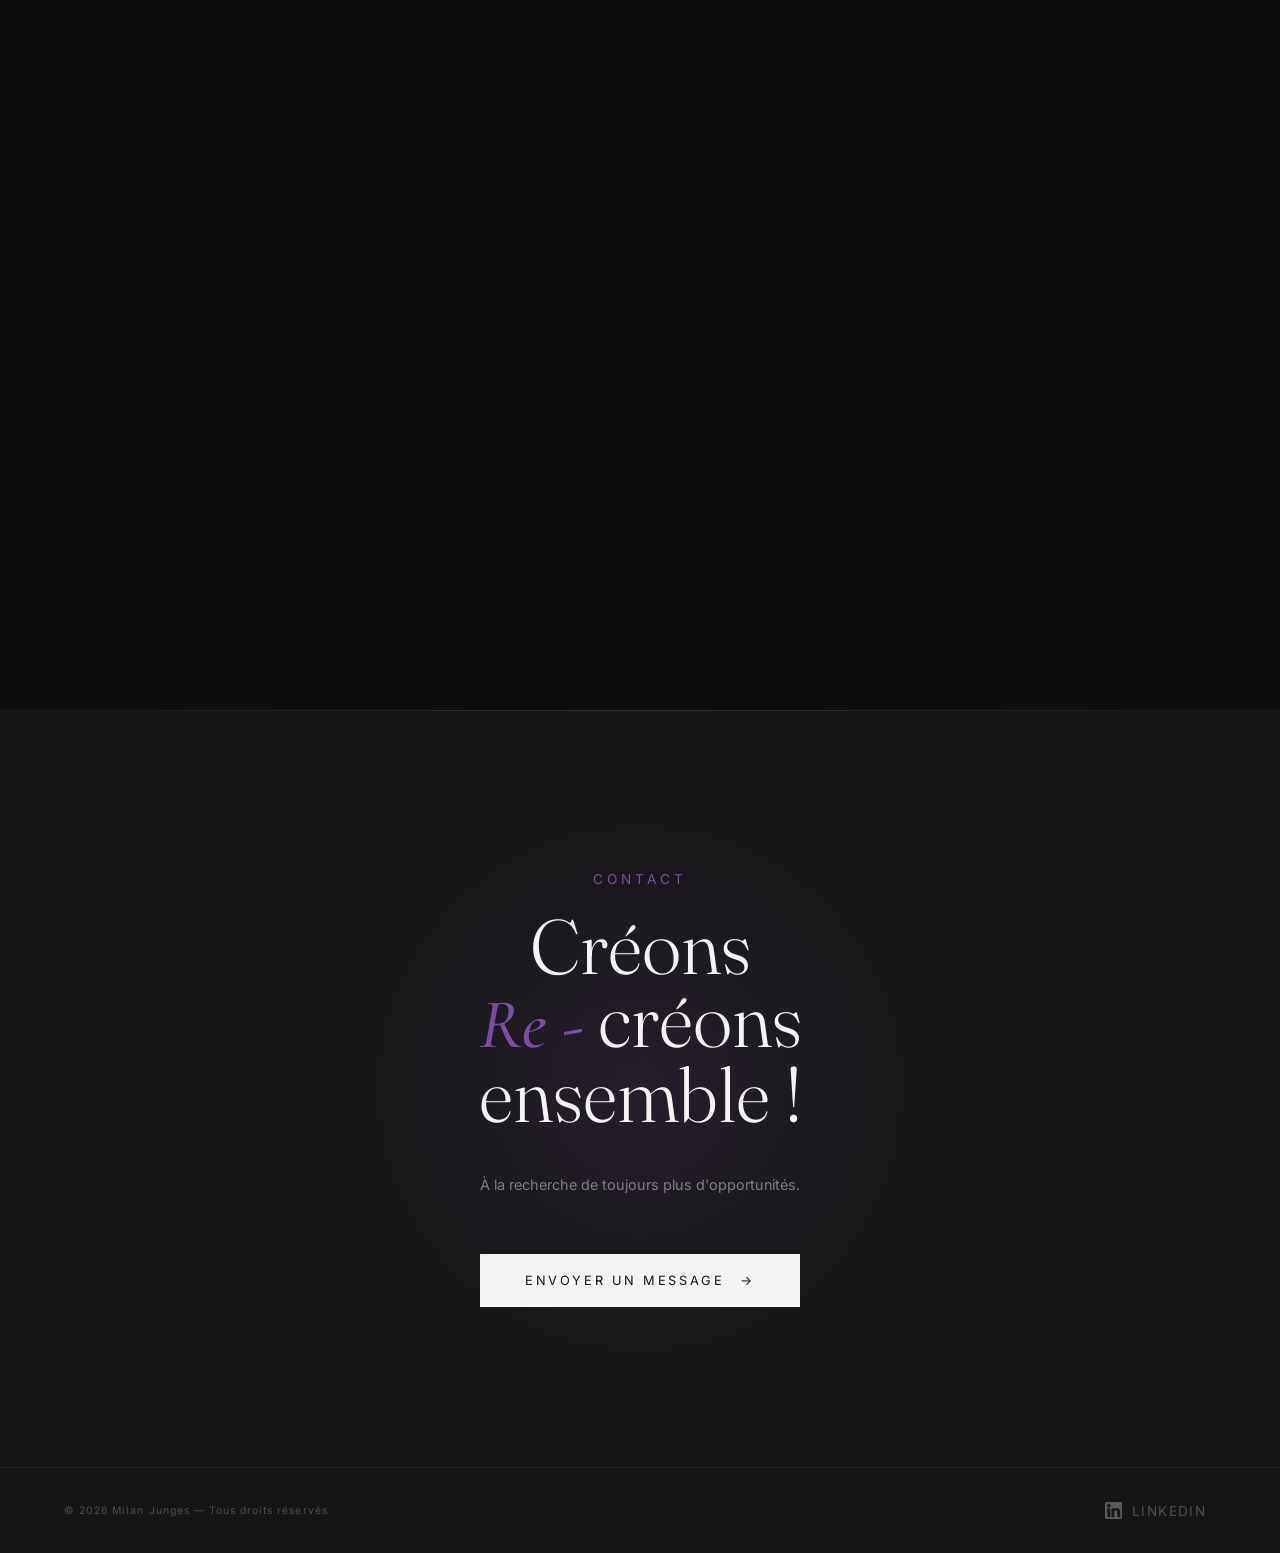
==== commit 456362e4: "ajout du shooting 3D" ====
--- a/index.html
+++ b/index.html
@@ -283,35 +283,31 @@
           <div class="project-card__visual">
             <img
               src="public/img/Projets/project-05/cover.png"
-              alt="Logo de projet Journeys"
+              alt="Image de projet Shooting de Canapé"
               class="cover-project"
             />
             <div class="project-card__glow"></div>
           </div>
           <div class="project-card__body">
             <div class="project-card__meta">
-              <div class="project-card__category">Branding & Identité</div>
-              <h3 class="project-card__name">Journeys</h3>
-              <p class="project-card__desc">
-                Une identité visuelle complète pour une compagnie ferroviaire
-                axée sur l'écologie.
-              </p>
-            </div>
-            <div class="project-card__arrow">
-              <svg
-                viewBox="0 0 14 14"
-                fill="none"
-                stroke="#F4F4F4"
-                stroke-width="1.5"
-              >
-                <path d="M2 12 12 2M5 2h7v7" />
-              </svg>
-            </div>
-          </div>
-          <div class="project-card__tags">
-            <span class="project-card__tag">Figma</span>
-            <span class="project-card__tag">Illustrator</span>
-            <span class="project-card__tag">After Effects</span>
+              <div class="project-card__category">Modélisation 3D</div>
+              <h3 class="project-card__name">Shooting de Canapé</h3>
+              <p class="project-card__desc">
+                Simulation d'un shooting photo d'un canapé en 3D.
+              </p>
+            </div>
+            <div class="project-card__arrow">
+              <svg
+                viewBox="0 0 14 14"
+                fill="none"
+                stroke="#F4F4F4"
+                stroke-width="1.5"
+              >
+                <path d="M2 12 12 2M5 2h7v7" />
+              </svg>
+            </div>
+          </div>
+          <div class="project-card__tags">
             <span class="project-card__tag">Blender</span>
           </div>
         </a>
@@ -351,6 +347,37 @@
             <span class="project-card__tag">Photoshop</span>
           </div>
         </a>
+
+        <!-- <a class="project-card reveal" href="project-others.html">
+          <div class="project-card__visual">
+            <img
+              src="public/img/Projets/project-others/cover.jpg"
+              alt="Logo de projet Coupable"
+              class="cover-project"
+            />
+            <div class="project-card__glow"></div>
+          </div>
+          <div class="project-card__body">
+            <div class="project-card__meta">
+              <div class="project-card__category">Collection</div>
+              <h3 class="project-card__name">Autres Projets</h3>
+              <p class="project-card__desc">
+                Parce qu'ils méritent aussi d'être vus, voici mes autres projets
+                3D, design, branding, animation, audiovisuel...
+              </p>
+            </div>
+            <div class="project-card__arrow">
+              <svg
+                viewBox="0 0 14 14"
+                fill="none"
+                stroke="#F4F4F4"
+                stroke-width="1.5"
+              >
+                <path d="M2 12 12 2M5 2h7v7" />
+              </svg>
+            </div>
+          </div>
+        </a> -->
       </div>
     </section>
 
--- a/styles.css
+++ b/styles.css
@@ -461,6 +461,14 @@
   grid-column: span 5;
 }
 
+.project-card:nth-child(7) {
+  grid-column: span 12;
+}
+
+/* .project-card:nth-child(7) .project-card__visual {
+  aspect-ratio: 16/3;
+} */
+
 @media (max-width: 900px) {
   .project-card {
     grid-column: span 12 !important;
@@ -469,6 +477,10 @@
   .projects__count {
     display: none;
   }
+
+  /* .project-card:nth-child(7) .project-card__visual {
+    aspect-ratio: 16/9;
+  } */
 }
 
 .project-card__visual {
